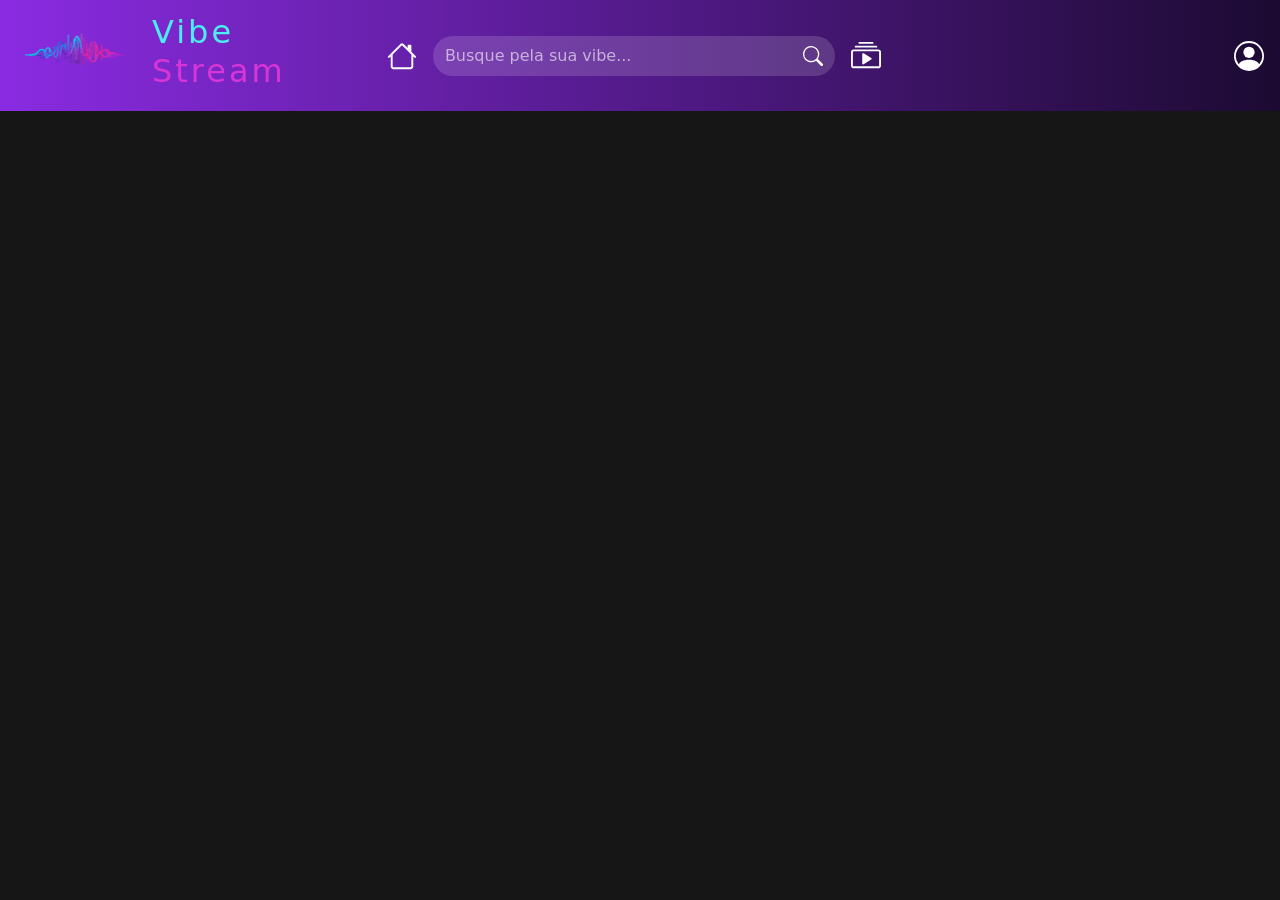
==== html/home-page.html @ a67fb1b0 "feat: animação de hover nos botões do header" ====
<!DOCTYPE html>
<html lang="pt-BR">

<head>
    <meta charset="UTF-8">
    <meta name="viewport" content="width=device-width, initial-scale=1.0">
    <title>VibeStream</title>
    <meta name="description" content="Uma experiência musical imersiva com estilo, tecnologia e a sua vibe.">
    <link rel="icon" href="../icons/icon-site.ico" type="image/x-icon">
    <link href="https://cdn.jsdelivr.net/npm/bootstrap@5.3.8/dist/css/bootstrap.min.css" rel="stylesheet"
        integrity="sha384-sRIl4kxILFvY47J16cr9ZwB07vP4J8+LH7qKQnuqkuIAvNWLzeN8tE5YBujZqJLB" crossorigin="anonymous">
    <link rel="stylesheet" href="../css/home-page.css">
</head>

<body>
    <header class="w-100 d-flex align-items-center">

        <div class="texto-logo d-flex align-items-center gap-3">
            <img src="../imagens/VibeStream-logofinal.png" alt="Logo do app" width="120" height="95">
            <h2>Vibe<br><span>Stream</span></h2>
        </div>

        <nav class="navegacao-header d-flex align-items-center gap-3 flex-grow-1 justify-content-center d-inline-block">
            <a href="../html/home-page.html" aria-label="Home">
                <svg xmlns="http://www.w3.org/2000/svg" width="30" height="30" fill="currentColor" class="home"
                    viewBox="0 0 16 16">
                    <path
                        d="M8.707 1.5a1 1 0 0 0-1.414 0L.646 8.146a.5.5 0 0 0 .708.708L2 8.207V13.5A1.5 1.5 0 0 0 3.5 15h9a1.5 1.5 0 0 0 1.5-1.5V8.207l.646.647a.5.5 0 0 0 .708-.708L13 5.793V2.5a.5.5 0 0 0-.5-.5h-1a.5.5 0 0 0-.5.5v1.293zM13 7.207V13.5a.5.5 0 0 1-.5.5h-9a.5.5 0 0 1-.5-.5V7.207l5-5z" />
                </svg>
            </a>

            <form class="barra-busca d-flex align-items-center">
                <input type="text" placeholder="Busque pela sua vibe...">
                <button class="botao-busca d-flex align-items-center" type="submit" aria-label="Buscar">
                    <svg xmlns="http://www.w3.org/2000/svg" width="20" height="20" fill="currentColor"
                        class="lupa align-items-center" viewBox="0 0 16 16">
                        <path
                            d="M11.742 10.344a6.5 6.5 0 1 0-1.397 1.398h-.001q.044.06.098.115l3.85 3.85a1 1 0 0 0 1.415-1.414l-3.85-3.85a1 1 0 0 0-.115-.1zM12 6.5a5.5 5.5 0 1 1-11 0 5.5 5.5 0 0 1 11 0" />
                    </svg>
                </button>
            </form>


            <a href="#" aria-label="explorar">
                <svg xmlns="http://www.w3.org/2000/svg" width="30" height="30" fill="currentColor" class="Explorar"
                    viewBox="0 0 16 16">
                    <path
                        d="M2 3a.5.5 0 0 0 .5.5h11a.5.5 0 0 0 0-1h-11A.5.5 0 0 0 2 3m2-2a.5.5 0 0 0 .5.5h7a.5.5 0 0 0 0-1h-7A.5.5 0 0 0 4 1m2.765 5.576A.5.5 0 0 0 6 7v5a.5.5 0 0 0 .765.424l4-2.5a.5.5 0 0 0 0-.848z" />
                    <path
                        d="M1.5 14.5A1.5 1.5 0 0 1 0 13V6a1.5 1.5 0 0 1 1.5-1.5h13A1.5 1.5 0 0 1 16 6v7a1.5 1.5 0 0 1-1.5 1.5zm13-1a.5.5 0 0 0 .5-.5V6a.5.5 0 0 0-.5-.5h-13A.5.5 0 0 0 1 6v7a.5.5 0 0 0 .5.5z" />
                </svg>
            </a>
        </nav>

        <a href="../html/login.html" class="login" aria-label="Login">
            <svg xmlns="http://www.w3.org/2000/svg" width="30" height="30" fill="currentColor" class="login-circle"
                viewBox="0 0 16 16">
                <path d="M11 6a3 3 0 1 1-6 0 3 3 0 0 1 6 0" />
                <path fill-rule="evenodd"
                    d="M0 8a8 8 0 1 1 16 0A8 8 0 0 1 0 8m8-7a7 7 0 0 0-5.468 11.37C3.242 11.226 4.805 10 8 10s4.757 1.225 5.468 2.37A7 7 0 0 0 8 1" />
            </svg>
        </a>
    </header>



    <script src="https://cdn.jsdelivr.net/npm/bootstrap@5.3.8/dist/js/bootstrap.bundle.min.js"
        integrity="sha384-FKyoEForCGlyvwx9Hj09JcYn3nv7wiPVlz7YYwJrWVcXK/BmnVDxM+D2scQbITxI"
        crossorigin="anonymous"></script>

    <script src="home-page.js"></script>
</body>

</html>
---- css/home-page.css ----
* {
    padding: 0;
    border: 0;
    margin: 0;
    box-sizing: border-box;
}

body {
    background-color: rgb(23, 22, 22);
}

header {
    background: linear-gradient(to left, #1C0A32, #8A2BE2);
    z-index: 1000;
    padding: 8px 16px;
}

.texto-logo h2 {
    letter-spacing: 3px;
    color: rgb(75, 238, 247);

}

.texto-logo span {
    color: rgb(214, 54, 214);
}


.navegacao-header a {
    color: white;
    transition: transform 0.2s ease;
}

.navegacao-header a:hover {
    transform: scale(1.2);
}

.navegacao-header {
    padding-right: 28vh;
}

.login {
    margin-left: auto;
    color: white;
    transition: transform 0.2s ease;
}

.login:hover {
    transform: scale(1.2);
}

.barra-busca {
    background-color: rgba(255, 255, 255, 0.15);
    border-radius: 20px;
    padding: 8px 12px;
    gap: 8px;
}

.barra-busca input {
    background: transparent;
    border: none;
    outline: none;
    color: white;
    width: 350px;
    transition: width 0.4s ease;
}

.barra-busca input::placeholder {
    color: rgba(255, 255, 255, 0.6);
}

.barra-busca button {
    background: transparent;
    border: none;
    color: white;
    cursor: pointer;
    padding: 0;
}

.barra-busca input:focus {
    width: 440px;
}
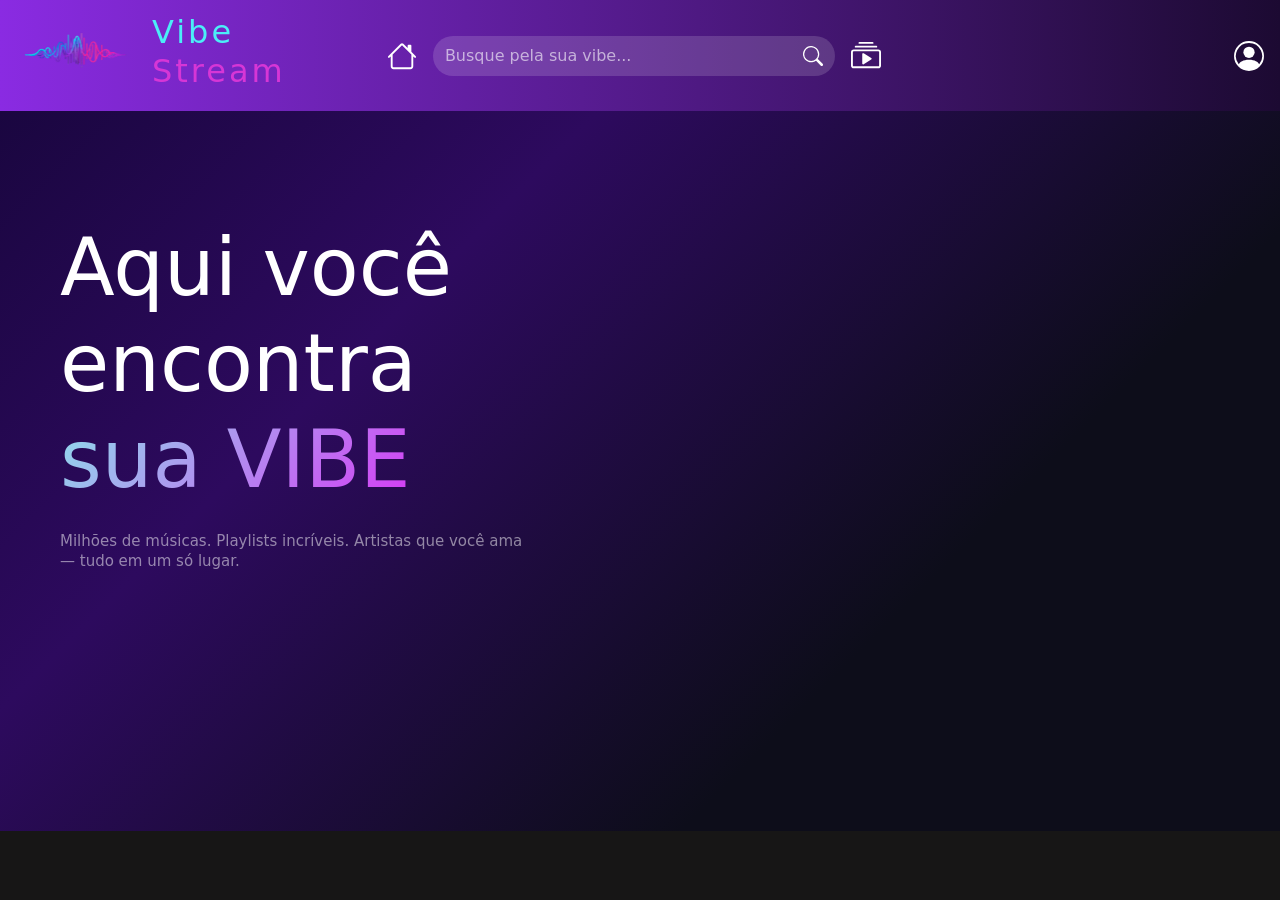
==== commit 3ddb7e0a: "feat: adicionar main com banner e textos" ====
--- a/html/home-page.html
+++ b/html/home-page.html
@@ -62,6 +62,21 @@
         </a>
     </header>
 
+    <main>
+        <section class="banner position-relative d-flex">
+            <div
+                class="fundo-banner position-absolute d-flex align-items-center justify-content-between flex-wrap gap-3">
+                <div class="banner-esquerda d-flex flex-column gap-3">
+                    <div class="texto-banner">
+                        <h2 class="d-inline-block">Aqui você<br>encontra<br><span>sua VIBE</span></h2>
+                    </div>
+                    <div class="subtexto-banner">
+                        <p>Milhões de músicas. Playlists incríveis. Artistas que você ama <br>— tudo em um só lugar.</p>
+                    </div>
+
+        </section>
+    </main>
+
 
 
     <script src="https://cdn.jsdelivr.net/npm/bootstrap@5.3.8/dist/js/bootstrap.bundle.min.js"
--- a/css/home-page.css
+++ b/css/home-page.css
@@ -79,4 +79,43 @@
 
 .barra-busca input:focus {
     width: 440px;
+}
+
+.banner {
+    min-height: 80vh;
+}
+
+.fundo-banner {
+    inset: 0;
+    background: linear-gradient(135deg, #1a0640 0%, #2d0a5e 30%, #0d0d1a 70%);
+    padding: 20px 60px;
+}
+
+.banner-esquerda {
+    display: flex;
+    flex: 1;
+    min-width: 280px;
+}
+
+.banner-direita {
+    flex-shrink: 0;
+}
+
+.texto-banner h2 {
+    font-size: 80px;
+    color: white;
+    margin-top: -15vh;
+}
+
+.texto-banner span {
+    background: linear-gradient(135deg, #8edfeb, #d639f5);
+    -webkit-background-clip: text;
+    -webkit-text-fill-color: transparent;
+}
+
+.subtexto-banner {
+    color: rgba(255, 255, 255, 0.509);
+    line-height: 1.3;
+    font-size: 15px;
+    max-width: 480px;
 }
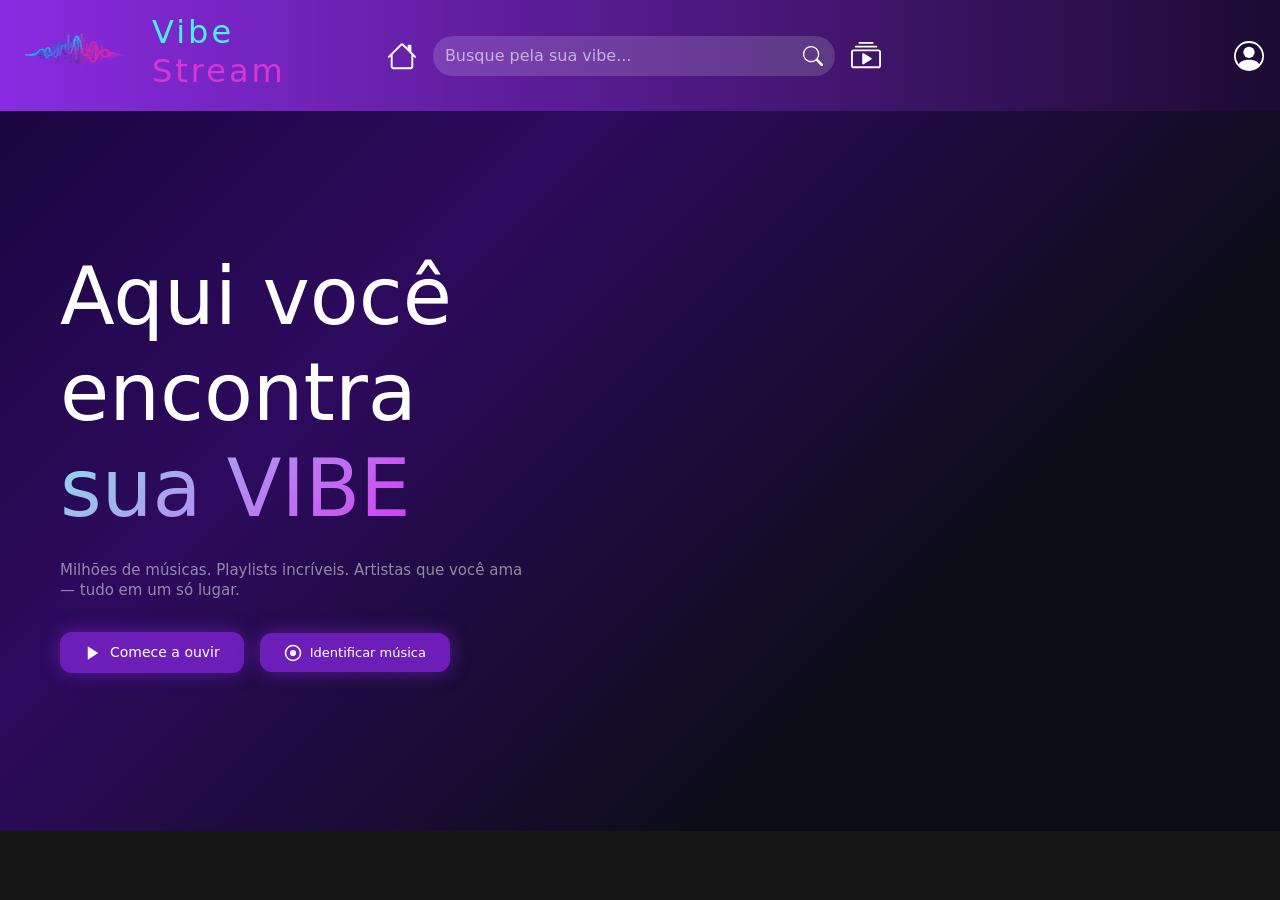
==== commit e17f73af: "feat: adicionar botões interativos ao banner" ====
--- a/html/home-page.html
+++ b/html/home-page.html
@@ -73,6 +73,23 @@
                     <div class="subtexto-banner">
                         <p>Milhões de músicas. Playlists incríveis. Artistas que você ama <br>— tudo em um só lugar.</p>
                     </div>
+                    <div class="botao-banner d-flex align-items-center flex-wrap gap-3">
+                        <button type="button" id="botao-play" class="d-flex align-items-center gap-2">
+                            <svg class="icone-play" width="18" height="18" viewBox="0 0 24 24" fill="white">
+                                <polygon points="5,3 19,12 5,21" />
+                            </svg>
+                            Comece a ouvir
+                        </button>
+                        <button class="ouvindo-agora d-flex align-items-center gap-2" id="botao-identificar"
+                            type="button">
+                            <svg class="icone-circulo" width="18" height="18" viewBox="0 0 24 24" fill="white">
+                                <circle cx="12" cy="12" r="10" stroke="white" stroke-width="2" fill="none" />
+                                <circle cx="12" cy="12" r="4" fill="white" />
+                            </svg>
+                            Identificar música
+                        </button>
+                    </div>
+                </div>
 
         </section>
     </main>
--- a/css/home-page.css
+++ b/css/home-page.css
@@ -92,7 +92,6 @@
 }
 
 .banner-esquerda {
-    display: flex;
     flex: 1;
     min-width: 280px;
 }
@@ -104,7 +103,7 @@
 .texto-banner h2 {
     font-size: 80px;
     color: white;
-    margin-top: -15vh;
+    margin-top: -20px;
 }
 
 .texto-banner span {
@@ -118,4 +117,30 @@
     line-height: 1.3;
     font-size: 15px;
     max-width: 480px;
+}
+
+#botao-play,
+.ouvindo-agora {
+    background-color: #6d1eb8;
+    color: white;
+    padding: 10px 24px;
+    border-radius: 12px;
+    cursor: pointer;
+    transition: all 0.3s ease;
+    box-shadow: 0px 0px 18px rgba(138, 43, 226, 0.5);
+    border: none;
+}
+
+#botao-play {
+    font-size: 14px;
+}
+
+.ouvindo-agora {
+    font-size: 13px;
+}
+
+#botao-play:hover,
+#botao-identificar:hover {
+    transform: scale(1.01);
+    box-shadow: 8px 8px 25px rgba(138, 43, 226, 0.6);
 }
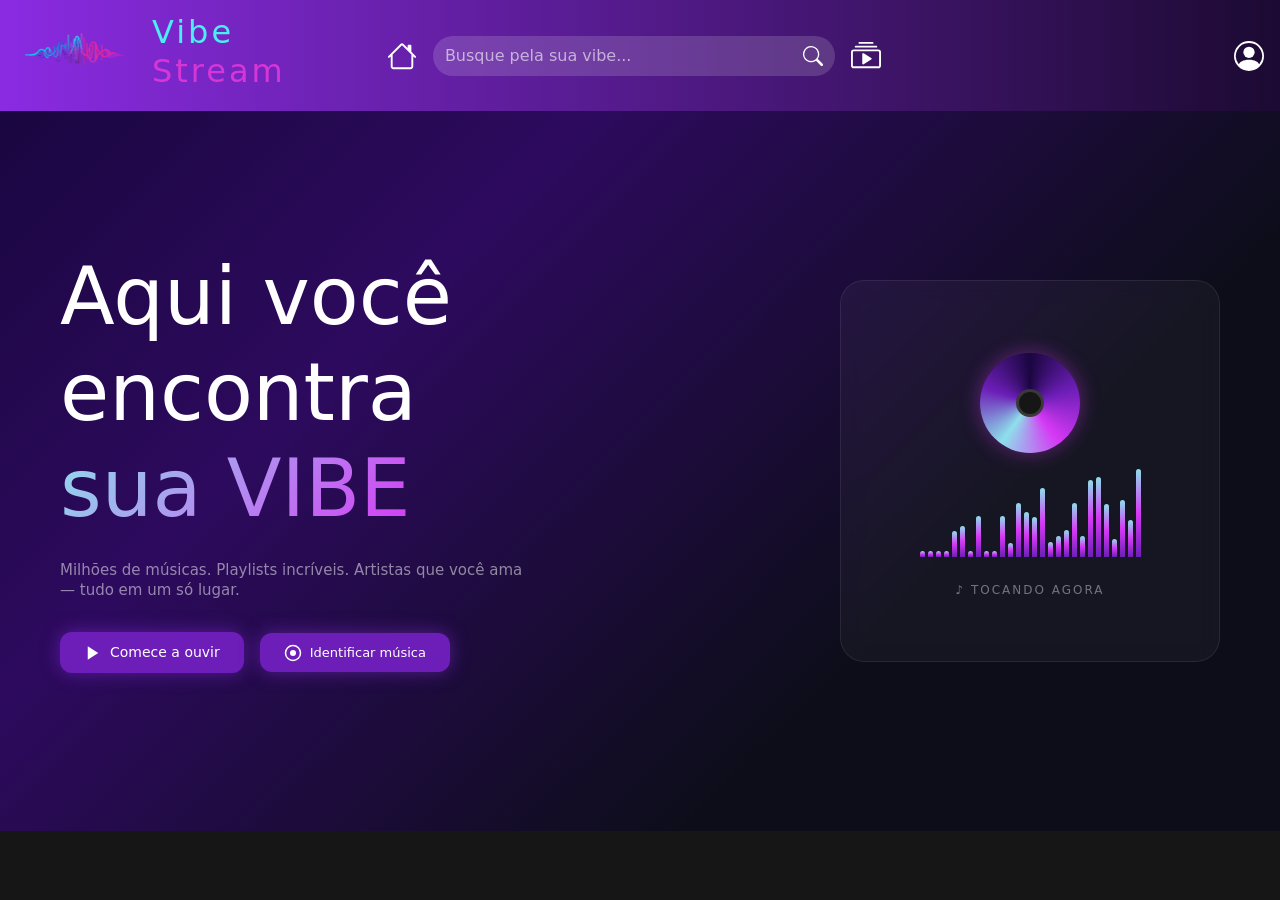
==== commit c1314932: "feat: adicionar visualizador de música no banner - Criado disco giratório com ondas pulsantes - Impl" ====
--- a/html/home-page.html
+++ b/html/home-page.html
@@ -90,7 +90,7 @@
                         </button>
                     </div>
                 </div>
-
+                <div class="banner-direita"></div>
         </section>
     </main>
 
@@ -100,7 +100,7 @@
         integrity="sha384-FKyoEForCGlyvwx9Hj09JcYn3nv7wiPVlz7YYwJrWVcXK/BmnVDxM+D2scQbITxI"
         crossorigin="anonymous"></script>
 
-    <script src="home-page.js"></script>
+    <script src="../js/home-page.js"></script>
 </body>
 
 </html>
--- a/css/home-page.css
+++ b/css/home-page.css
@@ -1,3 +1,121 @@
+/* =========================================
+VISUALIZADOR — CONTAINER GERAL
+========================================= */
+.visualizador-container {
+    display: flex;
+    flex-direction: column;
+    align-items: center;
+    gap: 24px;
+    padding: 62px;
+    background: rgba(255, 255, 255, 0.04);
+    border: 1px solid rgba(255, 255, 255, 0.08);
+    border-radius: 24px;
+    backdrop-filter: blur(10px);
+    width: 380px;
+}
+
+/* =========================================
+DISCO GIRATÓRIO
+========================================= */
+.disco-wrapper {
+    position: relative;
+    display: flex;
+    align-items: center;
+    justify-content: center;
+    width: 120px;
+    height: 120px;
+}
+
+.disco {
+    width: 100px;
+    height: 100px;
+    border-radius: 50%;
+    background: conic-gradient(#1a0640, #6d1eb8, #d639f5, #8edfeb, #6d1eb8, #1a0640);
+    animation: girar 4s linear infinite;
+    display: flex;
+    align-items: center;
+    justify-content: center;
+    z-index: 2;
+    position: relative;
+    box-shadow: 0 0 20px rgba(214, 57, 245, 0.4);
+}
+
+.disco-centro {
+    width: 28px;
+    height: 28px;
+    border-radius: 50%;
+    background: rgb(23, 22, 22);
+    border: 3px solid rgba(255, 255, 255, 0.15);
+}
+
+@keyframes girar {
+    from {
+        transform: rotate(0deg);
+    }
+
+    to {
+        transform: rotate(360deg);
+    }
+}
+
+/* =========================================
+ONDAS PULSANTES AO REDOR DO DISCO
+========================================= */
+.onda-disco {
+    position: absolute;
+    border-radius: 50%;
+    border: 1.5px solid rgba(214, 57, 245, 0.4);
+    animation: pulsar 2s ease-out infinite;
+    top: 50%;
+    left: 50%;
+    transform: translate(-50%, -50%);
+}
+
+@keyframes pulsar {
+    0% {
+        width: 100px;
+        height: 100px;
+        opacity: 0.7;
+    }
+
+    100% {
+        width: 160px;
+        height: 160px;
+        opacity: 0;
+    }
+}
+
+/* =========================================
+BARRAS DO VISUALIZADOR
+========================================= */
+.barras-container {
+    display: flex;
+    align-items: flex-end;
+    gap: 3px;
+    height: 70px;
+}
+
+.barra-viz {
+    width: 5px;
+    border-radius: 3px 3px 0 0;
+    background: linear-gradient(to top, #6d1eb8, #d639f5, #8edfeb);
+    transition: height 0.05s ease;
+    min-height: 6px;
+}
+
+/* =========================================
+LABEL
+========================================= */
+.vizualizador-label {
+    color: rgba(255, 255, 255, 0.4);
+    font-size: 12px;
+    letter-spacing: 2px;
+    text-transform: uppercase;
+    margin: 0;
+}
+
+
+
 * {
     padding: 0;
     border: 0;
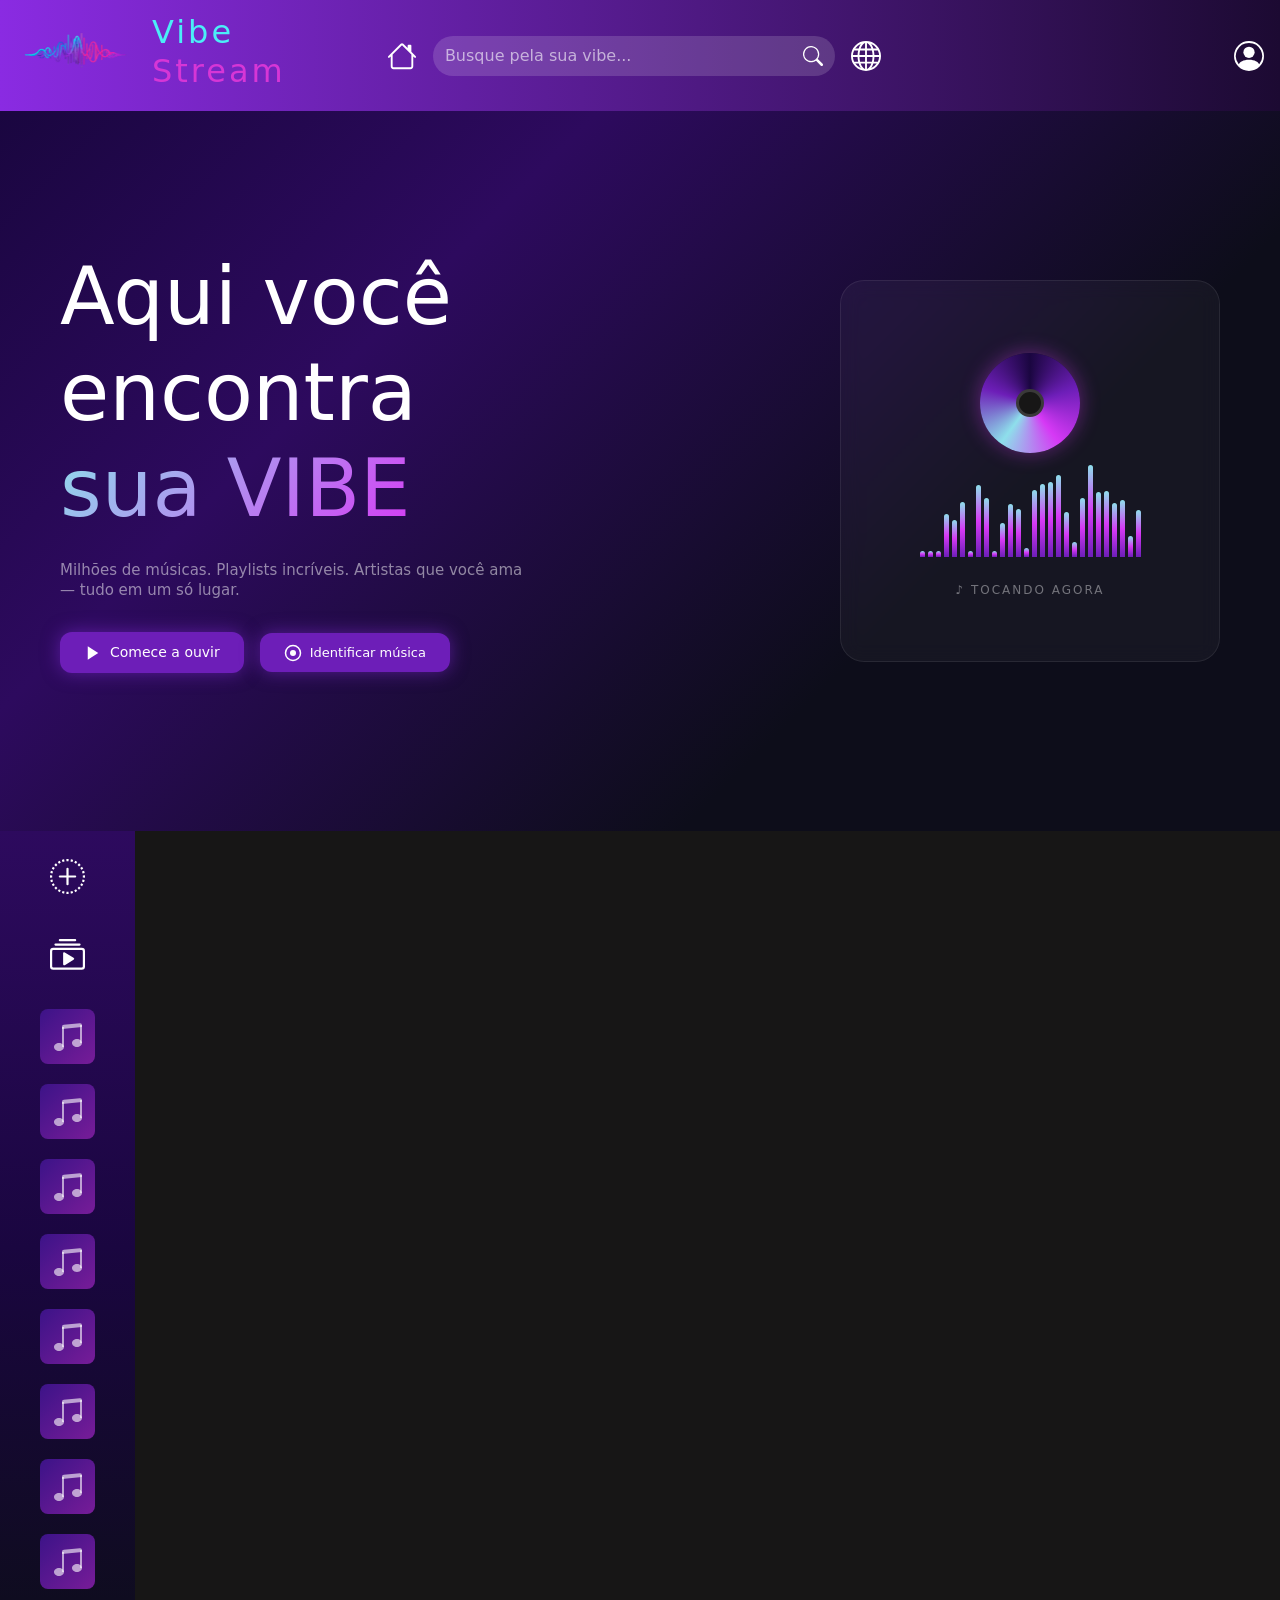
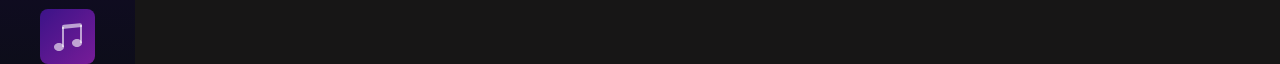
==== commit 876c5c53: "feat: criação da barra lateral com playlists e botões - Adicionado componente <aside> com layout ver" ====
--- a/html/home-page.html
+++ b/html/home-page.html
@@ -42,12 +42,9 @@
 
 
             <a href="#" aria-label="explorar">
-                <svg xmlns="http://www.w3.org/2000/svg" width="30" height="30" fill="currentColor" class="Explorar"
-                    viewBox="0 0 16 16">
-                    <path
-                        d="M2 3a.5.5 0 0 0 .5.5h11a.5.5 0 0 0 0-1h-11A.5.5 0 0 0 2 3m2-2a.5.5 0 0 0 .5.5h7a.5.5 0 0 0 0-1h-7A.5.5 0 0 0 4 1m2.765 5.576A.5.5 0 0 0 6 7v5a.5.5 0 0 0 .765.424l4-2.5a.5.5 0 0 0 0-.848z" />
-                    <path
-                        d="M1.5 14.5A1.5 1.5 0 0 1 0 13V6a1.5 1.5 0 0 1 1.5-1.5h13A1.5 1.5 0 0 1 16 6v7a1.5 1.5 0 0 1-1.5 1.5zm13-1a.5.5 0 0 0 .5-.5V6a.5.5 0 0 0-.5-.5h-13A.5.5 0 0 0 1 6v7a.5.5 0 0 0 .5.5z" />
+                <svg xmlns="http://www.w3.org/2000/svg" width="30" height="30" fill="currentColor" viewBox="0 0 16 16">
+                    <path
+                        d="M0 8a8 8 0 1 1 16 0A8 8 0 0 1 0 8m7.5-6.923c-.67.204-1.335.82-1.887 1.855A8 8 0 0 0 5.145 4H7.5zM4.09 4a9.3 9.3 0 0 1 .64-1.539 7 7 0 0 1 .597-.933A7.03 7.03 0 0 0 2.255 4zm-.582 3.5c.03-.877.138-1.718.312-2.5H1.674a7 7 0 0 0-.656 2.5zM4.847 5a12.5 12.5 0 0 0-.338 2.5H7.5V5zM8.5 5v2.5h2.99a12.5 12.5 0 0 0-.337-2.5zM4.51 8.5a12.5 12.5 0 0 0 .337 2.5H7.5V8.5zm3.99 0V11h2.653c.187-.765.306-1.608.338-2.5zM5.145 12q.208.58.468 1.068c.552 1.035 1.218 1.65 1.887 1.855V12zm.182 2.472a7 7 0 0 1-.597-.933A9.3 9.3 0 0 1 4.09 12H2.255a7 7 0 0 0 3.072 2.472M3.82 11a13.7 13.7 0 0 1-.312-2.5h-2.49c.062.89.291 1.733.656 2.5zm6.853 3.472A7 7 0 0 0 13.745 12H11.91a9.3 9.3 0 0 1-.64 1.539 7 7 0 0 1-.597.933M8.5 12v2.923c.67-.204 1.335-.82 1.887-1.855q.26-.487.468-1.068zm3.68-1h2.146c.365-.767.594-1.61.656-2.5h-2.49a13.7 13.7 0 0 1-.312 2.5m2.802-3.5a7 7 0 0 0-.656-2.5H12.18c.174.782.282 1.623.312 2.5zM11.27 2.461c.247.464.462.98.64 1.539h1.835a7 7 0 0 0-3.072-2.472c.218.284.418.598.597.933M10.855 4a8 8 0 0 0-.468-1.068C9.835 1.897 9.17 1.282 8.5 1.077V4z" />
                 </svg>
             </a>
         </nav>
@@ -92,6 +89,145 @@
                 </div>
                 <div class="banner-direita"></div>
         </section>
+        <aside class="barra-lateral start-0 align-items-center d-flex flex-column gap-2 h-100">
+
+            <button class="botao-lateral" aria-label="Adicionar playlist">
+                <svg xmlns="http://www.w3.org/2000/svg" width="35" height="35" fill="currentColor" viewBox="0 0 16 16">
+                    <path
+                        d="M8 0q-.264 0-.523.017l.064.998a7 7 0 0 1 .918 0l.064-.998A8 8 0 0 0 8 0M6.44.152q-.52.104-1.012.27l.321.948q.43-.147.884-.237L6.44.153zm4.132.271a8 8 0 0 0-1.011-.27l-.194.98q.453.09.884.237zm1.873.925a8 8 0 0 0-.906-.524l-.443.896q.413.205.793.459zM4.46.824q-.471.233-.905.524l.556.83a7 7 0 0 1 .793-.458zM2.725 1.985q-.394.346-.74.74l.752.66q.303-.345.648-.648zm11.29.74a8 8 0 0 0-.74-.74l-.66.752q.346.303.648.648zm1.161 1.735a8 8 0 0 0-.524-.905l-.83.556q.254.38.458.793l.896-.443zM1.348 3.555q-.292.433-.524.906l.896.443q.205-.413.459-.793zM.423 5.428a8 8 0 0 0-.27 1.011l.98.194q.09-.453.237-.884zM15.848 6.44a8 8 0 0 0-.27-1.012l-.948.321q.147.43.237.884zM.017 7.477a8 8 0 0 0 0 1.046l.998-.064a7 7 0 0 1 0-.918zM16 8a8 8 0 0 0-.017-.523l-.998.064a7 7 0 0 1 0 .918l.998.064A8 8 0 0 0 16 8M.152 9.56q.104.52.27 1.012l.948-.321a7 7 0 0 1-.237-.884l-.98.194zm15.425 1.012q.168-.493.27-1.011l-.98-.194q-.09.453-.237.884zM.824 11.54a8 8 0 0 0 .524.905l.83-.556a7 7 0 0 1-.458-.793zm13.828.905q.292-.434.524-.906l-.896-.443q-.205.413-.459.793zm-12.667.83q.346.394.74.74l.66-.752a7 7 0 0 1-.648-.648zm11.29.74q.394-.346.74-.74l-.752-.66q-.302.346-.648.648zm-1.735 1.161q.471-.233.905-.524l-.556-.83a7 7 0 0 1-.793.458zm-7.985-.524q.434.292.906.524l.443-.896a7 7 0 0 1-.793-.459zm1.873.925q.493.168 1.011.27l.194-.98a7 7 0 0 1-.884-.237zm4.132.271a8 8 0 0 0 1.012-.27l-.321-.948a7 7 0 0 1-.884.237l.194.98zm-2.083.135a8 8 0 0 0 1.046 0l-.064-.998a7 7 0 0 1-.918 0zM8.5 4.5a.5.5 0 0 0-1 0v3h-3a.5.5 0 0 0 0 1h3v3a.5.5 0 0 0 1 0v-3h3a.5.5 0 0 0 0-1h-3z" />
+                </svg>
+            </button>
+
+            <button class="botao-lateral" aria-label="Explorar">
+                <svg xmlns="http://www.w3.org/2000/svg" width="35" height="35" fill="currentColor" viewBox="0 0 16 16">
+                    <path
+                        d="M2 3a.5.5 0 0 0 .5.5h11a.5.5 0 0 0 0-1h-11A.5.5 0 0 0 2 3m2-2a.5.5 0 0 0 .5.5h7a.5.5 0 0 0 0-1h-7A.5.5 0 0 0 4 1m2.765 5.576A.5.5 0 0 0 6 7v5a.5.5 0 0 0 .765.424l4-2.5a.5.5 0 0 0 0-.848z" />
+                    <path
+                        d="M1.5 14.5A1.5 1.5 0 0 1 0 13V6a1.5 1.5 0 0 1 1.5-1.5h13A1.5 1.5 0 0 1 16 6v7a1.5 1.5 0 0 1-1.5 1.5zm13-1a.5.5 0 0 0 .5-.5V6a.5.5 0 0 0-.5-.5h-13A.5.5 0 0 0 1 6v7a.5.5 0 0 0 .5.5z" />
+                </svg>
+            </button>
+            <ul class="lista-playlists d-flex flex-column">
+
+                <li>
+                    <a href="playlist.html?id=1"
+                        class="card-musica-capa d-flex align-items-center justify-content-center">
+                        <svg xmlns="http://www.w3.org/2000/svg" width="32" height="32" fill="rgba(255,255,255,0.6)"
+                            viewBox="0 0 16 16">
+                            <path
+                                d="M6 13c0 1.105-1.12 2-2.5 2S1 14.105 1 13s1.12-2 2.5-2 2.5.896 2.5 2m9-2c0 1.105-1.12 2-2.5 2s-2.5-.895-2.5-2 1.12-2 2.5-2 2.5.895 2.5 2" />
+                            <path fill-rule="evenodd" d="M14 11V2h1v9zM6 3v10H5V3z" />
+                            <path d="M5 2.905a1 1 0 0 1 .9-.995l8-.8a1 1 0 0 1 1.1.995V3L5 4z" />
+                        </svg>
+                    </a>
+                </li>
+
+                <li>
+                    <a href="playlist.html?id=2"
+                        class="card-musica-capa d-flex align-items-center justify-content-center">
+                        <svg xmlns="http://www.w3.org/2000/svg" width="32" height="32" fill="rgba(255,255,255,0.6)"
+                            viewBox="0 0 16 16">
+                            <path
+                                d="M6 13c0 1.105-1.12 2-2.5 2S1 14.105 1 13s1.12-2 2.5-2 2.5.896 2.5 2m9-2c0 1.105-1.12 2-2.5 2s-2.5-.895-2.5-2 1.12-2 2.5-2 2.5.895 2.5 2" />
+                            <path fill-rule="evenodd" d="M14 11V2h1v9zM6 3v10H5V3z" />
+                            <path d="M5 2.905a1 1 0 0 1 .9-.995l8-.8a1 1 0 0 1 1.1.995V3L5 4z" />
+                        </svg>
+                    </a>
+                </li>
+
+                <li>
+                    <a href="playlist.html?id=3"
+                        class="card-musica-capa d-flex align-items-center justify-content-center">
+                        <svg xmlns="http://www.w3.org/2000/svg" width="32" height="32" fill="rgba(255,255,255,0.6)"
+                            viewBox="0 0 16 16">
+                            <path
+                                d="M6 13c0 1.105-1.12 2-2.5 2S1 14.105 1 13s1.12-2 2.5-2 2.5.896 2.5 2m9-2c0 1.105-1.12 2-2.5 2s-2.5-.895-2.5-2 1.12-2 2.5-2 2.5.895 2.5 2" />
+                            <path fill-rule="evenodd" d="M14 11V2h1v9zM6 3v10H5V3z" />
+                            <path d="M5 2.905a1 1 0 0 1 .9-.995l8-.8a1 1 0 0 1 1.1.995V3L5 4z" />
+                        </svg>
+                    </a>
+                </li>
+
+                <li>
+                    <a href="playlist.html?id=4"
+                        class="card-musica-capa d-flex align-items-center justify-content-center">
+                        <svg xmlns="http://www.w3.org/2000/svg" width="32" height="32" fill="rgba(255,255,255,0.6)"
+                            viewBox="0 0 16 16">
+                            <path
+                                d="M6 13c0 1.105-1.12 2-2.5 2S1 14.105 1 13s1.12-2 2.5-2 2.5.896 2.5 2m9-2c0 1.105-1.12 2-2.5 2s-2.5-.895-2.5-2 1.12-2 2.5-2 2.5.895 2.5 2" />
+                            <path fill-rule="evenodd" d="M14 11V2h1v9zM6 3v10H5V3z" />
+                            <path d="M5 2.905a1 1 0 0 1 .9-.995l8-.8a1 1 0 0 1 1.1.995V3L5 4z" />
+                        </svg>
+                    </a>
+                </li>
+
+                <li>
+                    <a href="playlist.html?id=5"
+                        class="card-musica-capa d-flex align-items-center justify-content-center">
+                        <svg xmlns="http://www.w3.org/2000/svg" width="32" height="32" fill="rgba(255,255,255,0.6)"
+                            viewBox="0 0 16 16">
+                            <path
+                                d="M6 13c0 1.105-1.12 2-2.5 2S1 14.105 1 13s1.12-2 2.5-2 2.5.896 2.5 2m9-2c0 1.105-1.12 2-2.5 2s-2.5-.895-2.5-2 1.12-2 2.5-2 2.5.895 2.5 2" />
+                            <path fill-rule="evenodd" d="M14 11V2h1v9zM6 3v10H5V3z" />
+                            <path d="M5 2.905a1 1 0 0 1 .9-.995l8-.8a1 1 0 0 1 1.1.995V3L5 4z" />
+                        </svg>
+                    </a>
+                </li>
+
+                <li>
+                    <a href="playlist.html?id=6"
+                        class="card-musica-capa d-flex align-items-center justify-content-center">
+                        <svg xmlns="http://www.w3.org/2000/svg" width="32" height="32" fill="rgba(255,255,255,0.6)"
+                            viewBox="0 0 16 16">
+                            <path
+                                d="M6 13c0 1.105-1.12 2-2.5 2S1 14.105 1 13s1.12-2 2.5-2 2.5.896 2.5 2m9-2c0 1.105-1.12 2-2.5 2s-2.5-.895-2.5-2 1.12-2 2.5-2 2.5.895 2.5 2" />
+                            <path fill-rule="evenodd" d="M14 11V2h1v9zM6 3v10H5V3z" />
+                            <path d="M5 2.905a1 1 0 0 1 .9-.995l8-.8a1 1 0 0 1 1.1.995V3L5 4z" />
+                        </svg>
+                    </a>
+                </li>
+
+                <li>
+                    <a href="playlist.html?id=7"
+                        class="card-musica-capa d-flex align-items-center justify-content-center">
+                        <svg xmlns=" http://www.w3.org/2000/svg" width="32" height="32" fill="rgba(255,255,255,0.6)"
+                            viewBox="0 0 16 16">
+                            <path
+                                d="M6 13c0 1.105-1.12 2-2.5 2S1 14.105 1 13s1.12-2 2.5-2 2.5.896 2.5 2m9-2c0 1.105-1.12 2-2.5 2s-2.5-.895-2.5-2 1.12-2 2.5-2 2.5.895 2.5 2" />
+                            <path fill-rule="evenodd" d="M14 11V2h1v9zM6 3v10H5V3z" />
+                            <path d="M5 2.905a1 1 0 0 1 .9-.995l8-.8a1 1 0 0 1 1.1.995V3L5 4z" />
+                        </svg>
+                    </a>
+                </li>
+
+                <li>
+                    <a href="playlist.html?id=8"
+                        class="card-musica-capa d-flex align-items-center justify-content-center">
+                        <svg xmlns="http://www.w3.org/2000/svg" width="32" height="32" fill="rgba(255,255,255,0.6)"
+                            viewBox="0 0 16 16">
+                            <path
+                                d="M6 13c0 1.105-1.12 2-2.5 2S1 14.105 1 13s1.12-2 2.5-2 2.5.896 2.5 2m9-2c0 1.105-1.12 2-2.5 2s-2.5-.895-2.5-2 1.12-2 2.5-2 2.5.895 2.5 2" />
+                            <path fill-rule="evenodd" d="M14 11V2h1v9zM6 3v10H5V3z" />
+                            <path d="M5 2.905a1 1 0 0 1 .9-.995l8-.8a1 1 0 0 1 1.1.995V3L5 4z" />
+                        </svg>
+                    </a>
+                </li>
+
+                <li>
+                    <a href="playlist.html?id=9"
+                        class="card-musica-capa d-flex align-items-center justify-content-center">
+                        <svg xmlns="http://www.w3.org/2000/svg" width="32" height="32" fill="rgba(255,255,255,0.6)"
+                            viewBox="0 0 16 16">
+                            <path
+                                d="M6 13c0 1.105-1.12 2-2.5 2S1 14.105 1 13s1.12-2 2.5-2 2.5.896 2.5 2m9-2c0 1.105-1.12 2-2.5 2s-2.5-.895-2.5-2 1.12-2 2.5-2 2.5.895 2.5 2" />
+                            <path fill-rule="evenodd" d="M14 11V2h1v9zM6 3v10H5V3z" />
+                            <path d="M5 2.905a1 1 0 0 1 .9-.995l8-.8a1 1 0 0 1 1.1.995V3L5 4z" />
+                        </svg>
+                    </a>
+                </li>
+
+            </ul>
+            </div>
+        </aside>
     </main>
 
 
--- a/css/home-page.css
+++ b/css/home-page.css
@@ -115,12 +115,17 @@
 }
 
 
-
 * {
     padding: 0;
     border: 0;
     margin: 0;
     box-sizing: border-box;
+}
+
+.lista-playlists {
+    list-style: none;
+    padding: 0;
+    margin: 0;
 }
 
 body {
@@ -261,4 +266,44 @@
 #botao-identificar:hover {
     transform: scale(1.01);
     box-shadow: 8px 8px 25px rgba(138, 43, 226, 0.6);
+}
+
+.barra-lateral {
+    background: linear-gradient(to bottom, #2d0a5e 0%, #1a0640 50%, #0d0d1a 100%);
+    width: 15vh;
+    color: white;
+}
+
+
+.botao-lateral {
+    background: transparent;
+    border: none;
+    color: white;
+    cursor: pointer;
+    padding: 8px;
+    border-radius: 10px;
+    margin-top: 20px;
+    transition: background 0.2s, transform 0.2s;
+}
+
+.botao-lateral:hover {
+    background: rgba(255, 255, 255, 0.08);
+    transform: scale(1.1);
+}
+
+.card-musica {
+    padding: 8px 10px;
+    border-radius: 10px;
+    cursor: pointer;
+    width: 100%;
+}
+
+
+.card-musica-capa {
+    width: 55px;
+    height: 55px;
+    border-radius: 8px;
+    background: linear-gradient(135deg, #3c1388, #771c98);
+    flex-shrink: 0;
+    margin-top: 20px;
 }
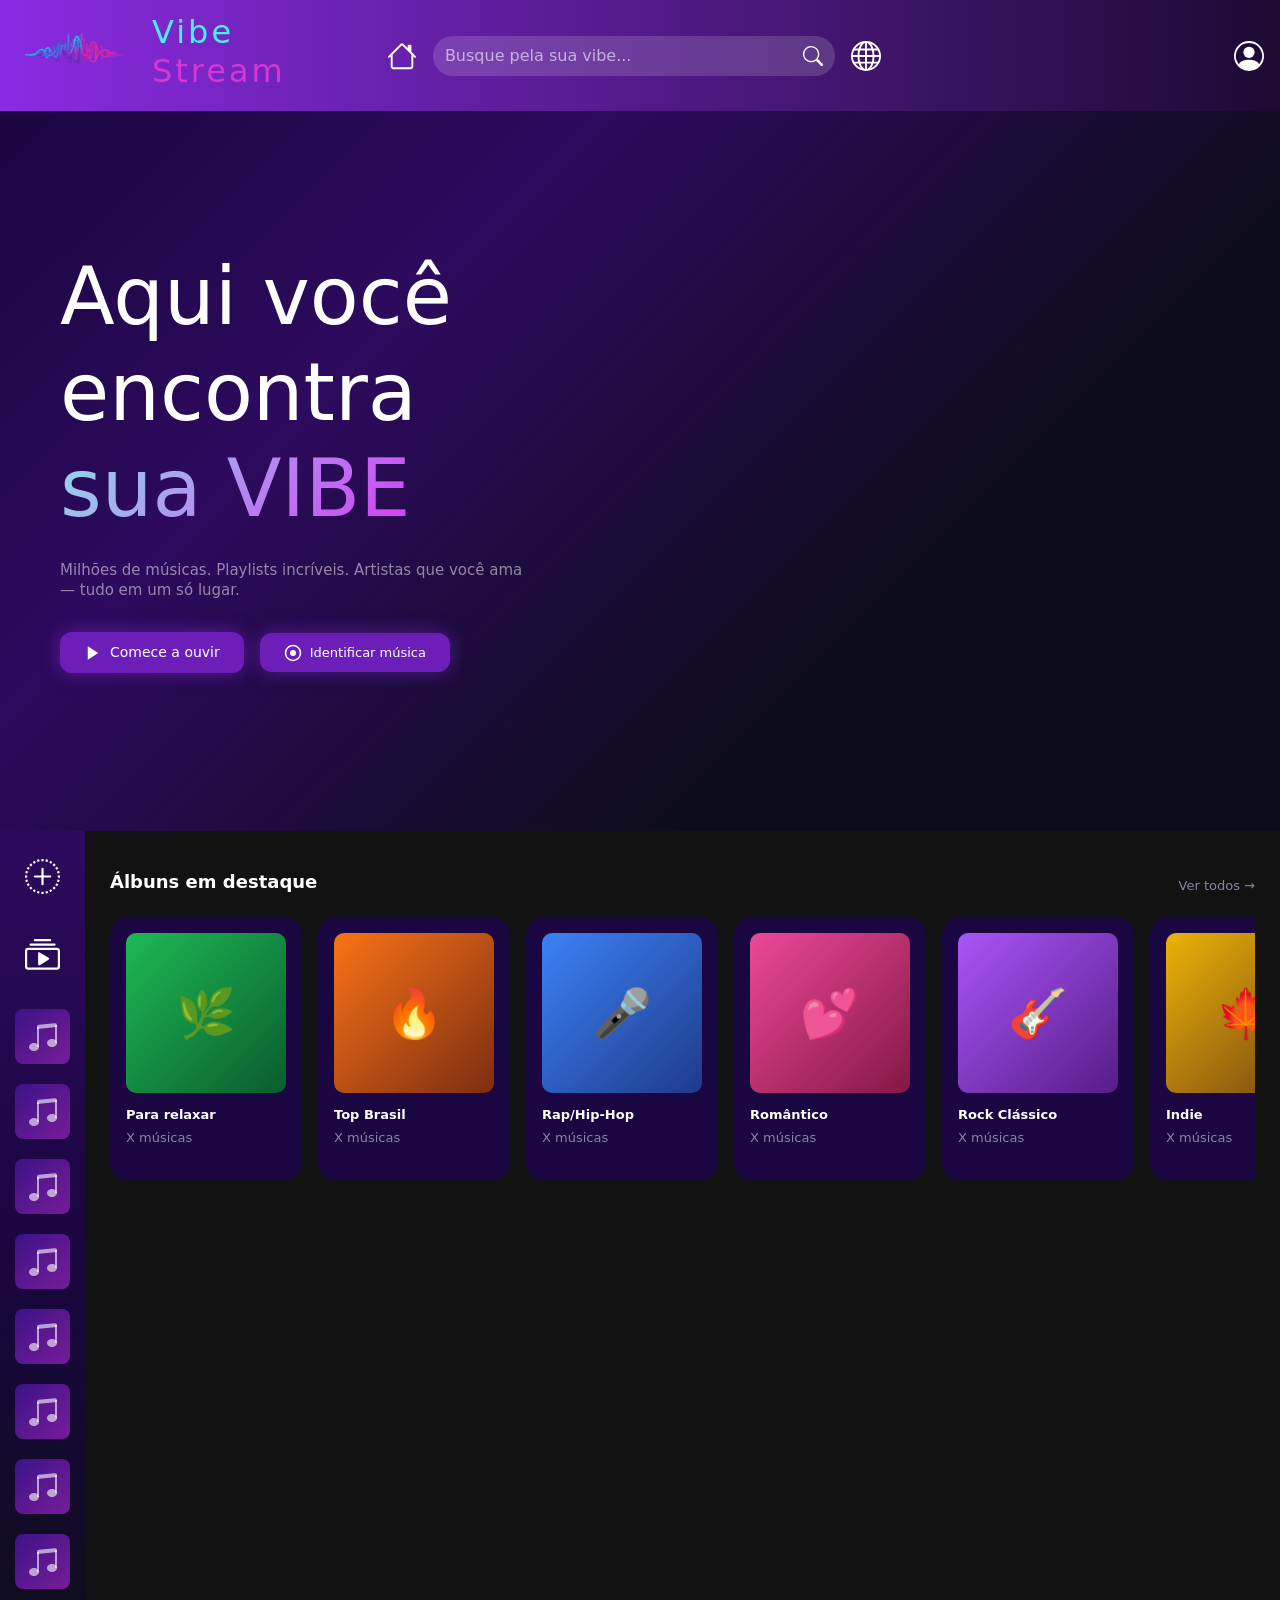
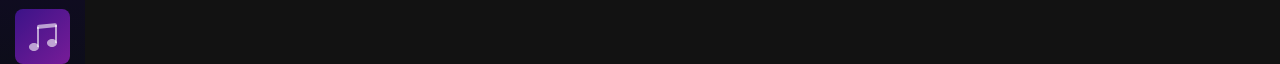
==== commit 8e7bda18: "feat: adicionar cards de playlist com rolagem infinita - Criados cards de playlist com capa, nome e " ====
--- a/html/home-page.html
+++ b/html/home-page.html
@@ -89,145 +89,222 @@
                 </div>
                 <div class="banner-direita"></div>
         </section>
-        <aside class="barra-lateral start-0 align-items-center d-flex flex-column gap-2 h-100">
-
-            <button class="botao-lateral" aria-label="Adicionar playlist">
-                <svg xmlns="http://www.w3.org/2000/svg" width="35" height="35" fill="currentColor" viewBox="0 0 16 16">
-                    <path
-                        d="M8 0q-.264 0-.523.017l.064.998a7 7 0 0 1 .918 0l.064-.998A8 8 0 0 0 8 0M6.44.152q-.52.104-1.012.27l.321.948q.43-.147.884-.237L6.44.153zm4.132.271a8 8 0 0 0-1.011-.27l-.194.98q.453.09.884.237zm1.873.925a8 8 0 0 0-.906-.524l-.443.896q.413.205.793.459zM4.46.824q-.471.233-.905.524l.556.83a7 7 0 0 1 .793-.458zM2.725 1.985q-.394.346-.74.74l.752.66q.303-.345.648-.648zm11.29.74a8 8 0 0 0-.74-.74l-.66.752q.346.303.648.648zm1.161 1.735a8 8 0 0 0-.524-.905l-.83.556q.254.38.458.793l.896-.443zM1.348 3.555q-.292.433-.524.906l.896.443q.205-.413.459-.793zM.423 5.428a8 8 0 0 0-.27 1.011l.98.194q.09-.453.237-.884zM15.848 6.44a8 8 0 0 0-.27-1.012l-.948.321q.147.43.237.884zM.017 7.477a8 8 0 0 0 0 1.046l.998-.064a7 7 0 0 1 0-.918zM16 8a8 8 0 0 0-.017-.523l-.998.064a7 7 0 0 1 0 .918l.998.064A8 8 0 0 0 16 8M.152 9.56q.104.52.27 1.012l.948-.321a7 7 0 0 1-.237-.884l-.98.194zm15.425 1.012q.168-.493.27-1.011l-.98-.194q-.09.453-.237.884zM.824 11.54a8 8 0 0 0 .524.905l.83-.556a7 7 0 0 1-.458-.793zm13.828.905q.292-.434.524-.906l-.896-.443q-.205.413-.459.793zm-12.667.83q.346.394.74.74l.66-.752a7 7 0 0 1-.648-.648zm11.29.74q.394-.346.74-.74l-.752-.66q-.302.346-.648.648zm-1.735 1.161q.471-.233.905-.524l-.556-.83a7 7 0 0 1-.793.458zm-7.985-.524q.434.292.906.524l.443-.896a7 7 0 0 1-.793-.459zm1.873.925q.493.168 1.011.27l.194-.98a7 7 0 0 1-.884-.237zm4.132.271a8 8 0 0 0 1.012-.27l-.321-.948a7 7 0 0 1-.884.237l.194.98zm-2.083.135a8 8 0 0 0 1.046 0l-.064-.998a7 7 0 0 1-.918 0zM8.5 4.5a.5.5 0 0 0-1 0v3h-3a.5.5 0 0 0 0 1h3v3a.5.5 0 0 0 1 0v-3h3a.5.5 0 0 0 0-1h-3z" />
-                </svg>
-            </button>
-
-            <button class="botao-lateral" aria-label="Explorar">
-                <svg xmlns="http://www.w3.org/2000/svg" width="35" height="35" fill="currentColor" viewBox="0 0 16 16">
-                    <path
-                        d="M2 3a.5.5 0 0 0 .5.5h11a.5.5 0 0 0 0-1h-11A.5.5 0 0 0 2 3m2-2a.5.5 0 0 0 .5.5h7a.5.5 0 0 0 0-1h-7A.5.5 0 0 0 4 1m2.765 5.576A.5.5 0 0 0 6 7v5a.5.5 0 0 0 .765.424l4-2.5a.5.5 0 0 0 0-.848z" />
-                    <path
-                        d="M1.5 14.5A1.5 1.5 0 0 1 0 13V6a1.5 1.5 0 0 1 1.5-1.5h13A1.5 1.5 0 0 1 16 6v7a1.5 1.5 0 0 1-1.5 1.5zm13-1a.5.5 0 0 0 .5-.5V6a.5.5 0 0 0-.5-.5h-13A.5.5 0 0 0 1 6v7a.5.5 0 0 0 .5.5z" />
-                </svg>
-            </button>
-            <ul class="lista-playlists d-flex flex-column">
-
-                <li>
-                    <a href="playlist.html?id=1"
-                        class="card-musica-capa d-flex align-items-center justify-content-center">
-                        <svg xmlns="http://www.w3.org/2000/svg" width="32" height="32" fill="rgba(255,255,255,0.6)"
-                            viewBox="0 0 16 16">
-                            <path
-                                d="M6 13c0 1.105-1.12 2-2.5 2S1 14.105 1 13s1.12-2 2.5-2 2.5.896 2.5 2m9-2c0 1.105-1.12 2-2.5 2s-2.5-.895-2.5-2 1.12-2 2.5-2 2.5.895 2.5 2" />
-                            <path fill-rule="evenodd" d="M14 11V2h1v9zM6 3v10H5V3z" />
-                            <path d="M5 2.905a1 1 0 0 1 .9-.995l8-.8a1 1 0 0 1 1.1.995V3L5 4z" />
-                        </svg>
-                    </a>
-                </li>
-
-                <li>
-                    <a href="playlist.html?id=2"
-                        class="card-musica-capa d-flex align-items-center justify-content-center">
-                        <svg xmlns="http://www.w3.org/2000/svg" width="32" height="32" fill="rgba(255,255,255,0.6)"
-                            viewBox="0 0 16 16">
-                            <path
-                                d="M6 13c0 1.105-1.12 2-2.5 2S1 14.105 1 13s1.12-2 2.5-2 2.5.896 2.5 2m9-2c0 1.105-1.12 2-2.5 2s-2.5-.895-2.5-2 1.12-2 2.5-2 2.5.895 2.5 2" />
-                            <path fill-rule="evenodd" d="M14 11V2h1v9zM6 3v10H5V3z" />
-                            <path d="M5 2.905a1 1 0 0 1 .9-.995l8-.8a1 1 0 0 1 1.1.995V3L5 4z" />
-                        </svg>
-                    </a>
-                </li>
-
-                <li>
-                    <a href="playlist.html?id=3"
-                        class="card-musica-capa d-flex align-items-center justify-content-center">
-                        <svg xmlns="http://www.w3.org/2000/svg" width="32" height="32" fill="rgba(255,255,255,0.6)"
-                            viewBox="0 0 16 16">
-                            <path
-                                d="M6 13c0 1.105-1.12 2-2.5 2S1 14.105 1 13s1.12-2 2.5-2 2.5.896 2.5 2m9-2c0 1.105-1.12 2-2.5 2s-2.5-.895-2.5-2 1.12-2 2.5-2 2.5.895 2.5 2" />
-                            <path fill-rule="evenodd" d="M14 11V2h1v9zM6 3v10H5V3z" />
-                            <path d="M5 2.905a1 1 0 0 1 .9-.995l8-.8a1 1 0 0 1 1.1.995V3L5 4z" />
-                        </svg>
-                    </a>
-                </li>
-
-                <li>
-                    <a href="playlist.html?id=4"
-                        class="card-musica-capa d-flex align-items-center justify-content-center">
-                        <svg xmlns="http://www.w3.org/2000/svg" width="32" height="32" fill="rgba(255,255,255,0.6)"
-                            viewBox="0 0 16 16">
-                            <path
-                                d="M6 13c0 1.105-1.12 2-2.5 2S1 14.105 1 13s1.12-2 2.5-2 2.5.896 2.5 2m9-2c0 1.105-1.12 2-2.5 2s-2.5-.895-2.5-2 1.12-2 2.5-2 2.5.895 2.5 2" />
-                            <path fill-rule="evenodd" d="M14 11V2h1v9zM6 3v10H5V3z" />
-                            <path d="M5 2.905a1 1 0 0 1 .9-.995l8-.8a1 1 0 0 1 1.1.995V3L5 4z" />
-                        </svg>
-                    </a>
-                </li>
-
-                <li>
-                    <a href="playlist.html?id=5"
-                        class="card-musica-capa d-flex align-items-center justify-content-center">
-                        <svg xmlns="http://www.w3.org/2000/svg" width="32" height="32" fill="rgba(255,255,255,0.6)"
-                            viewBox="0 0 16 16">
-                            <path
-                                d="M6 13c0 1.105-1.12 2-2.5 2S1 14.105 1 13s1.12-2 2.5-2 2.5.896 2.5 2m9-2c0 1.105-1.12 2-2.5 2s-2.5-.895-2.5-2 1.12-2 2.5-2 2.5.895 2.5 2" />
-                            <path fill-rule="evenodd" d="M14 11V2h1v9zM6 3v10H5V3z" />
-                            <path d="M5 2.905a1 1 0 0 1 .9-.995l8-.8a1 1 0 0 1 1.1.995V3L5 4z" />
-                        </svg>
-                    </a>
-                </li>
-
-                <li>
-                    <a href="playlist.html?id=6"
-                        class="card-musica-capa d-flex align-items-center justify-content-center">
-                        <svg xmlns="http://www.w3.org/2000/svg" width="32" height="32" fill="rgba(255,255,255,0.6)"
-                            viewBox="0 0 16 16">
-                            <path
-                                d="M6 13c0 1.105-1.12 2-2.5 2S1 14.105 1 13s1.12-2 2.5-2 2.5.896 2.5 2m9-2c0 1.105-1.12 2-2.5 2s-2.5-.895-2.5-2 1.12-2 2.5-2 2.5.895 2.5 2" />
-                            <path fill-rule="evenodd" d="M14 11V2h1v9zM6 3v10H5V3z" />
-                            <path d="M5 2.905a1 1 0 0 1 .9-.995l8-.8a1 1 0 0 1 1.1.995V3L5 4z" />
-                        </svg>
-                    </a>
-                </li>
-
-                <li>
-                    <a href="playlist.html?id=7"
-                        class="card-musica-capa d-flex align-items-center justify-content-center">
-                        <svg xmlns=" http://www.w3.org/2000/svg" width="32" height="32" fill="rgba(255,255,255,0.6)"
-                            viewBox="0 0 16 16">
-                            <path
-                                d="M6 13c0 1.105-1.12 2-2.5 2S1 14.105 1 13s1.12-2 2.5-2 2.5.896 2.5 2m9-2c0 1.105-1.12 2-2.5 2s-2.5-.895-2.5-2 1.12-2 2.5-2 2.5.895 2.5 2" />
-                            <path fill-rule="evenodd" d="M14 11V2h1v9zM6 3v10H5V3z" />
-                            <path d="M5 2.905a1 1 0 0 1 .9-.995l8-.8a1 1 0 0 1 1.1.995V3L5 4z" />
-                        </svg>
-                    </a>
-                </li>
-
-                <li>
-                    <a href="playlist.html?id=8"
-                        class="card-musica-capa d-flex align-items-center justify-content-center">
-                        <svg xmlns="http://www.w3.org/2000/svg" width="32" height="32" fill="rgba(255,255,255,0.6)"
-                            viewBox="0 0 16 16">
-                            <path
-                                d="M6 13c0 1.105-1.12 2-2.5 2S1 14.105 1 13s1.12-2 2.5-2 2.5.896 2.5 2m9-2c0 1.105-1.12 2-2.5 2s-2.5-.895-2.5-2 1.12-2 2.5-2 2.5.895 2.5 2" />
-                            <path fill-rule="evenodd" d="M14 11V2h1v9zM6 3v10H5V3z" />
-                            <path d="M5 2.905a1 1 0 0 1 .9-.995l8-.8a1 1 0 0 1 1.1.995V3L5 4z" />
-                        </svg>
-                    </a>
-                </li>
-
-                <li>
-                    <a href="playlist.html?id=9"
-                        class="card-musica-capa d-flex align-items-center justify-content-center">
-                        <svg xmlns="http://www.w3.org/2000/svg" width="32" height="32" fill="rgba(255,255,255,0.6)"
-                            viewBox="0 0 16 16">
-                            <path
-                                d="M6 13c0 1.105-1.12 2-2.5 2S1 14.105 1 13s1.12-2 2.5-2 2.5.896 2.5 2m9-2c0 1.105-1.12 2-2.5 2s-2.5-.895-2.5-2 1.12-2 2.5-2 2.5.895 2.5 2" />
-                            <path fill-rule="evenodd" d="M14 11V2h1v9zM6 3v10H5V3z" />
-                            <path d="M5 2.905a1 1 0 0 1 .9-.995l8-.8a1 1 0 0 1 1.1.995V3L5 4z" />
-                        </svg>
-                    </a>
-                </li>
-
-            </ul>
-            </div>
-        </aside>
+        <div class="d-flex">
+            <aside class="barra-lateral start-0 align-items-center d-flex flex-column gap-2 h-100">
+
+                <button class="botao-lateral" aria-label="Adicionar playlist">
+                    <svg xmlns="http://www.w3.org/2000/svg" width="35" height="35" fill="currentColor"
+                        viewBox="0 0 16 16">
+                        <path
+                            d="M8 0q-.264 0-.523.017l.064.998a7 7 0 0 1 .918 0l.064-.998A8 8 0 0 0 8 0M6.44.152q-.52.104-1.012.27l.321.948q.43-.147.884-.237L6.44.153zm4.132.271a8 8 0 0 0-1.011-.27l-.194.98q.453.09.884.237zm1.873.925a8 8 0 0 0-.906-.524l-.443.896q.413.205.793.459zM4.46.824q-.471.233-.905.524l.556.83a7 7 0 0 1 .793-.458zM2.725 1.985q-.394.346-.74.74l.752.66q.303-.345.648-.648zm11.29.74a8 8 0 0 0-.74-.74l-.66.752q.346.303.648.648zm1.161 1.735a8 8 0 0 0-.524-.905l-.83.556q.254.38.458.793l.896-.443zM1.348 3.555q-.292.433-.524.906l.896.443q.205-.413.459-.793zM.423 5.428a8 8 0 0 0-.27 1.011l.98.194q.09-.453.237-.884zM15.848 6.44a8 8 0 0 0-.27-1.012l-.948.321q.147.43.237.884zM.017 7.477a8 8 0 0 0 0 1.046l.998-.064a7 7 0 0 1 0-.918zM16 8a8 8 0 0 0-.017-.523l-.998.064a7 7 0 0 1 0 .918l.998.064A8 8 0 0 0 16 8M.152 9.56q.104.52.27 1.012l.948-.321a7 7 0 0 1-.237-.884l-.98.194zm15.425 1.012q.168-.493.27-1.011l-.98-.194q-.09.453-.237.884zM.824 11.54a8 8 0 0 0 .524.905l.83-.556a7 7 0 0 1-.458-.793zm13.828.905q.292-.434.524-.906l-.896-.443q-.205.413-.459.793zm-12.667.83q.346.394.74.74l.66-.752a7 7 0 0 1-.648-.648zm11.29.74q.394-.346.74-.74l-.752-.66q-.302.346-.648.648zm-1.735 1.161q.471-.233.905-.524l-.556-.83a7 7 0 0 1-.793.458zm-7.985-.524q.434.292.906.524l.443-.896a7 7 0 0 1-.793-.459zm1.873.925q.493.168 1.011.27l.194-.98a7 7 0 0 1-.884-.237zm4.132.271a8 8 0 0 0 1.012-.27l-.321-.948a7 7 0 0 1-.884.237l.194.98zm-2.083.135a8 8 0 0 0 1.046 0l-.064-.998a7 7 0 0 1-.918 0zM8.5 4.5a.5.5 0 0 0-1 0v3h-3a.5.5 0 0 0 0 1h3v3a.5.5 0 0 0 1 0v-3h3a.5.5 0 0 0 0-1h-3z" />
+                    </svg>
+                </button>
+
+                <button class="botao-lateral" aria-label="Explorar">
+                    <svg xmlns="http://www.w3.org/2000/svg" width="35" height="35" fill="currentColor"
+                        viewBox="0 0 16 16">
+                        <path
+                            d="M2 3a.5.5 0 0 0 .5.5h11a.5.5 0 0 0 0-1h-11A.5.5 0 0 0 2 3m2-2a.5.5 0 0 0 .5.5h7a.5.5 0 0 0 0-1h-7A.5.5 0 0 0 4 1m2.765 5.576A.5.5 0 0 0 6 7v5a.5.5 0 0 0 .765.424l4-2.5a.5.5 0 0 0 0-.848z" />
+                        <path
+                            d="M1.5 14.5A1.5 1.5 0 0 1 0 13V6a1.5 1.5 0 0 1 1.5-1.5h13A1.5 1.5 0 0 1 16 6v7a1.5 1.5 0 0 1-1.5 1.5zm13-1a.5.5 0 0 0 .5-.5V6a.5.5 0 0 0-.5-.5h-13A.5.5 0 0 0 1 6v7a.5.5 0 0 0 .5.5z" />
+                    </svg>
+                </button>
+                <ul class="lista-playlists d-flex flex-column">
+
+                    <li>
+                        <a href="playlist.html?id=1"
+                            class="card-musica-capa d-flex align-items-center justify-content-center">
+                            <svg xmlns="http://www.w3.org/2000/svg" width="32" height="32" fill="rgba(255,255,255,0.6)"
+                                viewBox="0 0 16 16">
+                                <path
+                                    d="M6 13c0 1.105-1.12 2-2.5 2S1 14.105 1 13s1.12-2 2.5-2 2.5.896 2.5 2m9-2c0 1.105-1.12 2-2.5 2s-2.5-.895-2.5-2 1.12-2 2.5-2 2.5.895 2.5 2" />
+                                <path fill-rule="evenodd" d="M14 11V2h1v9zM6 3v10H5V3z" />
+                                <path d="M5 2.905a1 1 0 0 1 .9-.995l8-.8a1 1 0 0 1 1.1.995V3L5 4z" />
+                            </svg>
+                        </a>
+                    </li>
+
+                    <li>
+                        <a href="playlist.html?id=2"
+                            class="card-musica-capa d-flex align-items-center justify-content-center">
+                            <svg xmlns="http://www.w3.org/2000/svg" width="32" height="32" fill="rgba(255,255,255,0.6)"
+                                viewBox="0 0 16 16">
+                                <path
+                                    d="M6 13c0 1.105-1.12 2-2.5 2S1 14.105 1 13s1.12-2 2.5-2 2.5.896 2.5 2m9-2c0 1.105-1.12 2-2.5 2s-2.5-.895-2.5-2 1.12-2 2.5-2 2.5.895 2.5 2" />
+                                <path fill-rule="evenodd" d="M14 11V2h1v9zM6 3v10H5V3z" />
+                                <path d="M5 2.905a1 1 0 0 1 .9-.995l8-.8a1 1 0 0 1 1.1.995V3L5 4z" />
+                            </svg>
+                        </a>
+                    </li>
+
+                    <li>
+                        <a href="playlist.html?id=3"
+                            class="card-musica-capa d-flex align-items-center justify-content-center">
+                            <svg xmlns="http://www.w3.org/2000/svg" width="32" height="32" fill="rgba(255,255,255,0.6)"
+                                viewBox="0 0 16 16">
+                                <path
+                                    d="M6 13c0 1.105-1.12 2-2.5 2S1 14.105 1 13s1.12-2 2.5-2 2.5.896 2.5 2m9-2c0 1.105-1.12 2-2.5 2s-2.5-.895-2.5-2 1.12-2 2.5-2 2.5.895 2.5 2" />
+                                <path fill-rule="evenodd" d="M14 11V2h1v9zM6 3v10H5V3z" />
+                                <path d="M5 2.905a1 1 0 0 1 .9-.995l8-.8a1 1 0 0 1 1.1.995V3L5 4z" />
+                            </svg>
+                        </a>
+                    </li>
+
+                    <li>
+                        <a href="playlist.html?id=4"
+                            class="card-musica-capa d-flex align-items-center justify-content-center">
+                            <svg xmlns="http://www.w3.org/2000/svg" width="32" height="32" fill="rgba(255,255,255,0.6)"
+                                viewBox="0 0 16 16">
+                                <path
+                                    d="M6 13c0 1.105-1.12 2-2.5 2S1 14.105 1 13s1.12-2 2.5-2 2.5.896 2.5 2m9-2c0 1.105-1.12 2-2.5 2s-2.5-.895-2.5-2 1.12-2 2.5-2 2.5.895 2.5 2" />
+                                <path fill-rule="evenodd" d="M14 11V2h1v9zM6 3v10H5V3z" />
+                                <path d="M5 2.905a1 1 0 0 1 .9-.995l8-.8a1 1 0 0 1 1.1.995V3L5 4z" />
+                            </svg>
+                        </a>
+                    </li>
+
+                    <li>
+                        <a href="playlist.html?id=5"
+                            class="card-musica-capa d-flex align-items-center justify-content-center">
+                            <svg xmlns="http://www.w3.org/2000/svg" width="32" height="32" fill="rgba(255,255,255,0.6)"
+                                viewBox="0 0 16 16">
+                                <path
+                                    d="M6 13c0 1.105-1.12 2-2.5 2S1 14.105 1 13s1.12-2 2.5-2 2.5.896 2.5 2m9-2c0 1.105-1.12 2-2.5 2s-2.5-.895-2.5-2 1.12-2 2.5-2 2.5.895 2.5 2" />
+                                <path fill-rule="evenodd" d="M14 11V2h1v9zM6 3v10H5V3z" />
+                                <path d="M5 2.905a1 1 0 0 1 .9-.995l8-.8a1 1 0 0 1 1.1.995V3L5 4z" />
+                            </svg>
+                        </a>
+                    </li>
+
+                    <li>
+                        <a href="playlist.html?id=6"
+                            class="card-musica-capa d-flex align-items-center justify-content-center">
+                            <svg xmlns="http://www.w3.org/2000/svg" width="32" height="32" fill="rgba(255,255,255,0.6)"
+                                viewBox="0 0 16 16">
+                                <path
+                                    d="M6 13c0 1.105-1.12 2-2.5 2S1 14.105 1 13s1.12-2 2.5-2 2.5.896 2.5 2m9-2c0 1.105-1.12 2-2.5 2s-2.5-.895-2.5-2 1.12-2 2.5-2 2.5.895 2.5 2" />
+                                <path fill-rule="evenodd" d="M14 11V2h1v9zM6 3v10H5V3z" />
+                                <path d="M5 2.905a1 1 0 0 1 .9-.995l8-.8a1 1 0 0 1 1.1.995V3L5 4z" />
+                            </svg>
+                        </a>
+                    </li>
+
+                    <li>
+                        <a href="playlist.html?id=7"
+                            class="card-musica-capa d-flex align-items-center justify-content-center">
+                            <svg xmlns=" http://www.w3.org/2000/svg" width="32" height="32" fill="rgba(255,255,255,0.6)"
+                                viewBox="0 0 16 16">
+                                <path
+                                    d="M6 13c0 1.105-1.12 2-2.5 2S1 14.105 1 13s1.12-2 2.5-2 2.5.896 2.5 2m9-2c0 1.105-1.12 2-2.5 2s-2.5-.895-2.5-2 1.12-2 2.5-2 2.5.895 2.5 2" />
+                                <path fill-rule="evenodd" d="M14 11V2h1v9zM6 3v10H5V3z" />
+                                <path d="M5 2.905a1 1 0 0 1 .9-.995l8-.8a1 1 0 0 1 1.1.995V3L5 4z" />
+                            </svg>
+                        </a>
+                    </li>
+
+                    <li>
+                        <a href="playlist.html?id=8"
+                            class="card-musica-capa d-flex align-items-center justify-content-center">
+                            <svg xmlns="http://www.w3.org/2000/svg" width="32" height="32" fill="rgba(255,255,255,0.6)"
+                                viewBox="0 0 16 16">
+                                <path
+                                    d="M6 13c0 1.105-1.12 2-2.5 2S1 14.105 1 13s1.12-2 2.5-2 2.5.896 2.5 2m9-2c0 1.105-1.12 2-2.5 2s-2.5-.895-2.5-2 1.12-2 2.5-2 2.5.895 2.5 2" />
+                                <path fill-rule="evenodd" d="M14 11V2h1v9zM6 3v10H5V3z" />
+                                <path d="M5 2.905a1 1 0 0 1 .9-.995l8-.8a1 1 0 0 1 1.1.995V3L5 4z" />
+                            </svg>
+                        </a>
+                    </li>
+
+                    <li>
+                        <a href="playlist.html?id=9"
+                            class="card-musica-capa d-flex align-items-center justify-content-center">
+                            <svg xmlns="http://www.w3.org/2000/svg" width="32" height="32" fill="rgba(255,255,255,0.6)"
+                                viewBox="0 0 16 16">
+                                <path
+                                    d="M6 13c0 1.105-1.12 2-2.5 2S1 14.105 1 13s1.12-2 2.5-2 2.5.896 2.5 2m9-2c0 1.105-1.12 2-2.5 2s-2.5-.895-2.5-2 1.12-2 2.5-2 2.5.895 2.5 2" />
+                                <path fill-rule="evenodd" d="M14 11V2h1v9zM6 3v10H5V3z" />
+                                <path d="M5 2.905a1 1 0 0 1 .9-.995l8-.8a1 1 0 0 1 1.1.995V3L5 4z" />
+                            </svg>
+                        </a>
+                    </li>
+                </ul>
+            </aside>
+
+            <section class="secao-playlist flex-grow-1">
+                <div class="header-playlist d-flex justify-content-between align-items-center">
+                    <h3 class="secao-titulo">Álbuns em destaque</h3>
+                    <a href="#" class="secao-link">Ver todos →</a>
+                </div>
+                <div class="carrossel d-flex gap-3">
+                    <div class="playlist-card">
+                        <div class="playlist-capa d-flex align-items-center justify-content-center"
+                            style="background:linear-gradient(135deg,#1DB954,#0a5c2e);">🌿</div>
+                        <p class="playlist-nome">Para relaxar</p>
+                        <p class="playlist-qtd">X músicas</p>
+                    </div>
+                    <div class="playlist-card">
+                        <div class="playlist-capa d-flex align-items-center justify-content-center"
+                            style="background:linear-gradient(135deg,#f97316,#7c2d12);">🔥</div>
+                        <p class="playlist-nome">Top Brasil</p>
+                        <p class="playlist-qtd">X músicas</p>
+                    </div>
+                    <div class="playlist-card">
+                        <div class="playlist-capa d-flex align-items-center justify-content-center"
+                            style="background:linear-gradient(135deg,#3b82f6,#1e3a8a);">🎤</div>
+                        <p class="playlist-nome">Rap/Hip-Hop</p>
+                        <p class="playlist-qtd">X músicas</p>
+                    </div>
+                    <div class="playlist-card">
+                        <div class="playlist-capa d-flex align-items-center justify-content-center"
+                            style="background:linear-gradient(135deg,#ec4899,#831843);">💕</div>
+                        <p class="playlist-nome">Romântico</p>
+                        <p class="playlist-qtd">X músicas</p>
+                    </div>
+                    <div class="playlist-card">
+                        <div class="playlist-capa d-flex align-items-center justify-content-center"
+                            style="background:linear-gradient(135deg,#a855f7,#581c87);">🎸</div>
+                        <p class="playlist-nome">Rock Clássico</p>
+                        <p class="playlist-qtd">X músicas</p>
+                    </div>
+                    <div class="playlist-card">
+                        <div class="playlist-capa d-flex align-items-center justify-content-center"
+                            style="background:linear-gradient(135deg,#eab308,#713f12);">🍁</div>
+                        <p class="playlist-nome">Indie</p>
+                        <p class="playlist-qtd">X músicas</p>
+                    </div>
+                    <div class="playlist-card">
+                        <div class="playlist-capa d-flex align-items-center justify-content-center"
+                            style="background:linear-gradient(135deg,#b81212,#af14de);">😈</div>
+                        <p class="playlist-nome">Funk</p>
+                        <p class="playlist-qtd">X músicas</p>
+                    </div>
+                    <div class="playlist-card">
+                        <div class="playlist-capa d-flex align-items-center justify-content-center"
+                            style="background:linear-gradient(135deg,#14b8a6,#134e4a);">☃️</div>
+                        <p class="playlist-nome">Infantil</p>
+                        <p class="playlist-qtd">X músicas</p>
+                    </div>
+                    <div class="playlist-card">
+                        <div class="playlist-capa d-flex align-items-center justify-content-center"
+                            style="background:linear-gradient(135deg,#251e05,#ce7f18);">🤠</div>
+                        <p class="playlist-nome">Sertanejo</p>
+                        <p class="playlist-qtd">X músicas</p>
+                    </div>
+                </div>
+            </section>
+        </div>
+
+
+
+
+
+
+
+
+
+
+
+
     </main>
 
 
--- a/css/home-page.css
+++ b/css/home-page.css
@@ -130,6 +130,7 @@
 
 body {
     background-color: rgb(23, 22, 22);
+    overflow-x: hidden;
 }
 
 header {
@@ -270,8 +271,9 @@
 
 .barra-lateral {
     background: linear-gradient(to bottom, #2d0a5e 0%, #1a0640 50%, #0d0d1a 100%);
-    width: 15vh;
-    color: white;
+    min-width: 85px;
+    color: white;
+    flex-shrink: 0;
 }
 
 
@@ -306,4 +308,110 @@
     background: linear-gradient(135deg, #3c1388, #771c98);
     flex-shrink: 0;
     margin-top: 20px;
+}
+
+
+
+
+
+/* =========================================
+SEÇÃO DE PLAYLISTS
+========================================= */
+.secao-playlist {
+    padding: 40px 0 20px;
+    background-color: #121212;
+    min-width: 0;
+}
+
+
+
+/* =========================================
+SEÇÃO — HEADER
+========================================= */
+.header-playlist {
+    padding: 0 25px;
+    margin-bottom: 16px;
+}
+
+.secao-titulo {
+    color: white;
+    font-size: 18px;
+    font-weight: 900;
+}
+
+.secao-link {
+    color: #8885A0;
+    font-size: 13px;
+    text-decoration: none;
+    font-weight: normal;
+    width: auto;
+    transition: color 0.2s;
+}
+
+.secao-link:hover {
+    color: white;
+}
+
+/* =========================================
+SEÇÃO — CARROSSEL
+========================================= */
+.carrossel {
+    overflow-x: auto;
+    margin: 0 25px;
+    padding-bottom: 14px;
+    scrollbar-width: thin;
+    scrollbar-color: #7B2FBE #1a0640;
+}
+
+
+
+
+.carrossel::-webkit-scrollbar {
+    height: 4px;
+}
+
+.carrossel::-webkit-scrollbar-track {
+    background: #1a0640;
+}
+
+.carrossel::-webkit-scrollbar-thumb {
+    background: #7B2FBE;
+    border-radius: 4px;
+}
+
+/* =========================================
+SEÇÃO — CARDS DE PLAYLIST
+========================================= */
+.playlist-card {
+    background: #1a0640;
+    border-radius: 18px;
+    padding: 16px;
+    min-width: 160px;
+    flex-shrink: 0;
+    cursor: pointer;
+    transition: transform 0.2s;
+}
+
+.playlist-card:hover {
+    transform: translateY(-4px);
+}
+
+.playlist-capa {
+    width: 160px;
+    height: 160px;
+    border-radius: 10px;
+    font-size: 48px;
+    margin-bottom: 12px;
+}
+
+.playlist-nome {
+    color: white;
+    font-size: 13px;
+    font-weight: 600;
+    margin-bottom: 4px;
+}
+
+.playlist-qtd {
+    color: #8885A0;
+    font-size: 13px;
 }
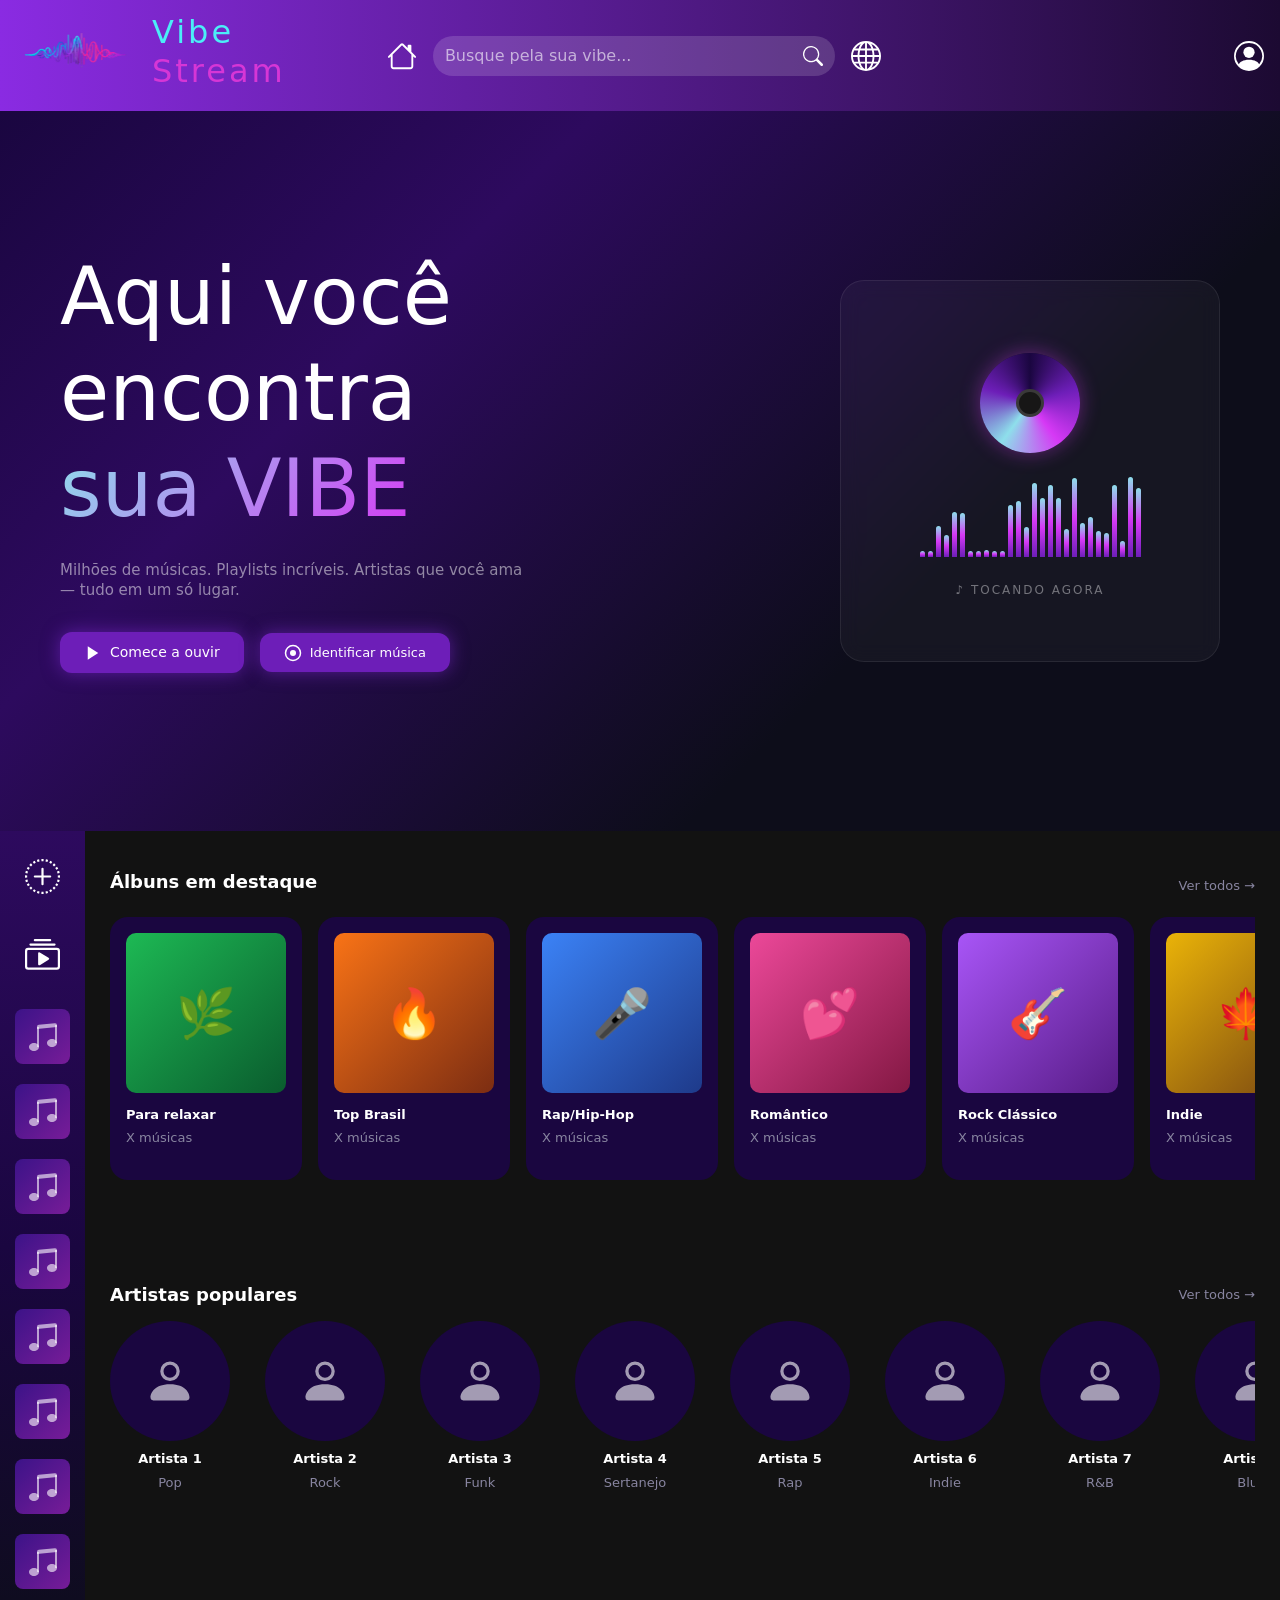
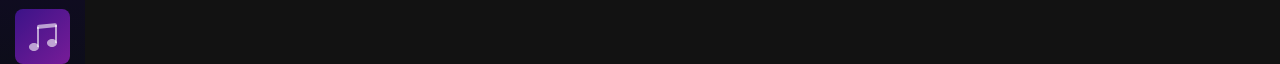
==== commit 90f7bdee: "feat: adicionar seção artistas populares - Criada área com título e link - Incluídos cards de artist" ====
--- a/html/home-page.html
+++ b/html/home-page.html
@@ -291,6 +291,126 @@
                         <p class="playlist-qtd">X músicas</p>
                     </div>
                 </div>
+
+
+                <section class="artistas-populares">
+                    <div class="artistas-header align-items-center d-flex justify-content-between">
+                        <h2>Artistas populares</h2>
+                        <a href="#" class="artistas-link">Ver todos →</a>
+                    </div>
+
+                    <div class="artistas-geral d-flex" id="artistas-geral">
+                        <div class="artista">
+                            <div class="icone">
+                                <svg xmlns="http://www.w3.org/2000/svg" width="52" height="52"
+                                    fill="rgba(255,255,255,0.6)" viewBox="0 0 16 16">
+                                    <path
+                                        d="M8 8a3 3 0 1 0 0-6 3 3 0 0 0 0 6m2-3a2 2 0 1 1-4 0 2 2 0 0 1 4 0m4 8c0 1-1 1-1 1H3s-1 0-1-1 1-4 6-4 6 3 6 4" />
+                                </svg>
+                            </div>
+                            <p class="nome">Artista 1</p>
+                            <p class="genero">Pop</p>
+                        </div>
+
+                        <div class="artista">
+                            <div class="icone">
+                                <svg xmlns="http://www.w3.org/2000/svg" width="52" height="52"
+                                    fill="rgba(255,255,255,0.6)" viewBox="0 0 16 16">
+                                    <path
+                                        d="M8 8a3 3 0 1 0 0-6 3 3 0 0 0 0 6m2-3a2 2 0 1 1-4 0 2 2 0 0 1 4 0m4 8c0 1-1 1-1 1H3s-1 0-1-1 1-4 6-4 6 3 6 4" />
+                                </svg>
+                            </div>
+                            <p class="nome">Artista 2</p>
+                            <p class="genero">Rock</p>
+                        </div>
+
+                        <div class="artista">
+                            <div class="icone">
+                                <svg xmlns="http://www.w3.org/2000/svg" width="52" height="52"
+                                    fill="rgba(255,255,255,0.6)" viewBox="0 0 16 16">
+                                    <path
+                                        d="M8 8a3 3 0 1 0 0-6 3 3 0 0 0 0 6m2-3a2 2 0 1 1-4 0 2 2 0 0 1 4 0m4 8c0 1-1 1-1 1H3s-1 0-1-1 1-4 6-4 6 3 6 4" />
+                                </svg>
+                            </div>
+                            <p class="nome">Artista 3</p>
+                            <p class="genero">Funk</p>
+                        </div>
+
+                        <div class="artista">
+                            <div class="icone">
+                                <svg xmlns="http://www.w3.org/2000/svg" width="52" height="52"
+                                    fill="rgba(255,255,255,0.6)" viewBox="0 0 16 16">
+                                    <path
+                                        d="M8 8a3 3 0 1 0 0-6 3 3 0 0 0 0 6m2-3a2 2 0 1 1-4 0 2 2 0 0 1 4 0m4 8c0 1-1 1-1 1H3s-1 0-1-1 1-4 6-4 6 3 6 4" />
+                                </svg>
+                            </div>
+                            <p class="nome">Artista 4</p>
+                            <p class="genero">Sertanejo</p>
+                        </div>
+
+                        <div class="artista">
+                            <div class="icone">
+                                <svg xmlns="http://www.w3.org/2000/svg" width="52" height="52"
+                                    fill="rgba(255,255,255,0.6)" viewBox="0 0 16 16">
+                                    <path
+                                        d="M8 8a3 3 0 1 0 0-6 3 3 0 0 0 0 6m2-3a2 2 0 1 1-4 0 2 2 0 0 1 4 0m4 8c0 1-1 1-1 1H3s-1 0-1-1 1-4 6-4 6 3 6 4" />
+                                </svg>
+                            </div>
+                            <p class="nome">Artista 5</p>
+                            <p class="genero">Rap</p>
+                        </div>
+
+                        <div class="artista">
+                            <div class="icone">
+                                <svg xmlns="http://www.w3.org/2000/svg" width="52" height="52"
+                                    fill="rgba(255,255,255,0.6)" viewBox="0 0 16 16">
+                                    <path
+                                        d="M8 8a3 3 0 1 0 0-6 3 3 0 0 0 0 6m2-3a2 2 0 1 1-4 0 2 2 0 0 1 4 0m4 8c0 1-1 1-1 1H3s-1 0-1-1 1-4 6-4 6 3 6 4" />
+                                </svg>
+                            </div>
+                            <p class="nome">Artista 6</p>
+                            <p class="genero">Indie</p>
+                        </div>
+
+                        <div class="artista">
+                            <div class="icone">
+                                <svg xmlns="http://www.w3.org/2000/svg" width="52" height="52"
+                                    fill="rgba(255,255,255,0.6)" viewBox="0 0 16 16">
+                                    <path
+                                        d="M8 8a3 3 0 1 0 0-6 3 3 0 0 0 0 6m2-3a2 2 0 1 1-4 0 2 2 0 0 1 4 0m4 8c0 1-1 1-1 1H3s-1 0-1-1 1-4 6-4 6 3 6 4" />
+                                </svg>
+                            </div>
+                            <p class="nome">Artista 7</p>
+                            <p class="genero">R&B</p>
+                        </div>
+
+                        <div class="artista">
+                            <div class="icone">
+                                <svg xmlns="http://www.w3.org/2000/svg" width="52" height="52"
+                                    fill="rgba(255,255,255,0.6)" viewBox="0 0 16 16">
+                                    <path
+                                        d="M8 8a3 3 0 1 0 0-6 3 3 0 0 0 0 6m2-3a2 2 0 1 1-4 0 2 2 0 0 1 4 0m4 8c0 1-1 1-1 1H3s-1 0-1-1 1-4 6-4 6 3 6 4" />
+                                </svg>
+                            </div>
+                            <p class="nome">Artista 8</p>
+                            <p class="genero">Blues</p>
+                        </div>
+
+                        <div class="artista">
+                            <div class="icone">
+                                <svg xmlns="http://www.w3.org/2000/svg" width="52" height="52"
+                                    fill="rgba(255,255,255,0.6)" viewBox="0 0 16 16">
+                                    <path
+                                        d="M8 8a3 3 0 1 0 0-6 3 3 0 0 0 0 6m2-3a2 2 0 1 1-4 0 2 2 0 0 1 4 0m4 8c0 1-1 1-1 1H3s-1 0-1-1 1-4 6-4 6 3 6 4" />
+                                </svg>
+                            </div>
+                            <p class="nome">Artista 9</p>
+                            <p class="genero">Trap</p>
+                        </div>
+
+                        <!-- repita .artista para cada artista -->
+                    </div>
+                </section>
             </section>
         </div>
 
--- a/css/home-page.css
+++ b/css/home-page.css
@@ -363,9 +363,6 @@
     scrollbar-color: #7B2FBE #1a0640;
 }
 
-
-
-
 .carrossel::-webkit-scrollbar {
     height: 4px;
 }
@@ -414,4 +411,283 @@
 .playlist-qtd {
     color: #8885A0;
     font-size: 13px;
+}
+
+/*-----------------------------------------------------*/
+/* =========================================
+   ARTISTAS POPULARES
+========================================= */
+.artistas-populares {
+    background-color: #121212;
+    color: white;
+    padding: 40px 0 20px;
+    margin-top: 50px;
+}
+
+.artistas-header {
+    padding: 0 25px;
+    margin-bottom: 16px;
+}
+
+.artistas-populares h2 {
+    color: white;
+    font-size: 18px;
+    font-weight: 900;
+    margin-bottom: 0;
+}
+
+.artistas-link {
+    color: #8885A0;
+    font-size: 13px;
+    text-decoration: none;
+    font-weight: normal;
+    transition: color 0.2s;
+}
+
+.artistas-link:hover {
+    color: white;
+}
+
+/* =========================================
+   ARTISTAS — CARROSSEL
+========================================= */
+.artistas-geral {
+    gap: 35px;
+    overflow-x: auto;
+    margin: 0 25px;
+    padding-bottom: 14px;
+    scrollbar-width: thin;
+    scrollbar-color: #7B2FBE #1a0640;
+}
+
+.artistas-geral::-webkit-scrollbar {
+    height: 4px;
+}
+
+.artistas-geral::-webkit-scrollbar-track {
+    background: #1a0640;
+}
+
+.artistas-geral::-webkit-scrollbar-thumb {
+    background: #7B2FBE;
+    border-radius: 4px;
+}
+
+/* =========================================
+   ARTISTAS — CARD
+========================================= */
+.artista {
+    text-align: center;
+    flex-shrink: 0;
+    cursor: pointer;
+    transition: transform 0.2s;
+}
+
+.artista:hover {
+    transform: translateY(-4px);
+}
+
+.icone {
+    width: 120px;
+    height: 120px;
+    background: #1a0640;
+    border-radius: 50%;
+    margin: 0 auto 0.5rem;
+    display: flex;
+    align-items: center;
+    justify-content: center;
+}
+
+.nome {
+    font-weight: 600;
+    font-size: 13px;
+    margin-bottom: 4px;
+    color: white;
+}
+
+.genero {
+    font-size: 13px;
+    color: #8885A0;
+    margin: 0;
+}
+
+
+
+
+
+
+
+
+/* =========================================
+RESPONSIVIDADE — TABLETS PEQUENOS (max 768px)
+========================================= */
+@media (max-width: 768px) {
+
+    /* HEADER */
+    header {
+        .navegacao-header {
+            display: none;
+        }
+    }
+
+    .texto-logo img {
+        width: 80px;
+        height: 65px;
+    }
+
+    .navegacao-header {
+        order: 3;
+        width: 100%;
+        justify-content: center;
+        padding: 0;
+    }
+
+    .barra-busca input {
+        width: 160px;
+    }
+
+    .barra-busca input:focus {
+        width: 200px;
+    }
+
+    .login {
+        margin-left: 0;
+    }
+
+    /* BANNER */
+    .fundo-banner {
+        padding: 30px 24px;
+        justify-content: center;
+    }
+
+    .texto-banner h2 {
+        font-size: 48px;
+        margin-top: 0;
+    }
+
+    .banner-direita {
+        display: none;
+    }
+
+    /* BARRA LATERAL */
+    .barra-lateral {
+        min-width: 65px;
+    }
+
+    .botao-lateral svg {
+        width: 26px;
+        height: 26px;
+    }
+
+    .card-musica-capa {
+        width: 44px;
+        height: 44px;
+    }
+
+    /* CARROSSEL */
+    .playlist-card {
+        min-width: 130px;
+    }
+
+    .playlist-capa {
+        width: 130px;
+        height: 130px;
+        font-size: 36px;
+    }
+}
+
+/* =========================================
+RESPONSIVIDADE — CELULARES (max 480px)
+========================================= */
+@media (max-width: 480px) {
+
+    /* HEADER */
+    .texto-logo h2 {
+        font-size: 16px;
+    }
+
+    .barra-busca {
+        display: none !important;
+    }
+
+    /* BANNER */
+    .banner {
+        min-height: 60vh;
+    }
+
+    .fundo-banner {
+        padding: 24px 16px;
+    }
+
+    .texto-banner h2 {
+        font-size: 36px;
+    }
+
+    .subtexto-banner br {
+        display: none;
+    }
+
+    .subtexto-banner p {
+        font-size: 13px;
+    }
+
+    #botao-play,
+    .ouvindo-agora {
+        padding: 8px 16px;
+        font-size: 12px;
+    }
+
+    /* BARRA LATERAL */
+    .barra-lateral {
+        min-width: 55px;
+    }
+
+    .botao-lateral {
+        margin-top: 12px;
+        padding: 6px;
+    }
+
+    .botao-lateral svg {
+        width: 22px;
+        height: 22px;
+    }
+
+    .card-musica-capa {
+        width: 38px;
+        height: 38px;
+        margin-top: 12px;
+    }
+
+    .card-musica-capa svg {
+        width: 22px;
+        height: 22px;
+    }
+
+    /* SEÇÃO PLAYLIST */
+    .secao-titulo {
+        font-size: 15px;
+    }
+
+    .carrossel {
+        margin: 0 12px;
+    }
+
+    .playlist-card {
+        min-width: 110px;
+        padding: 10px;
+    }
+
+    .playlist-capa {
+        width: 110px;
+        height: 110px;
+        font-size: 28px;
+    }
+
+    .playlist-nome {
+        font-size: 11px;
+    }
+
+    .playlist-qtd {
+        font-size: 11px;
+    }
 }
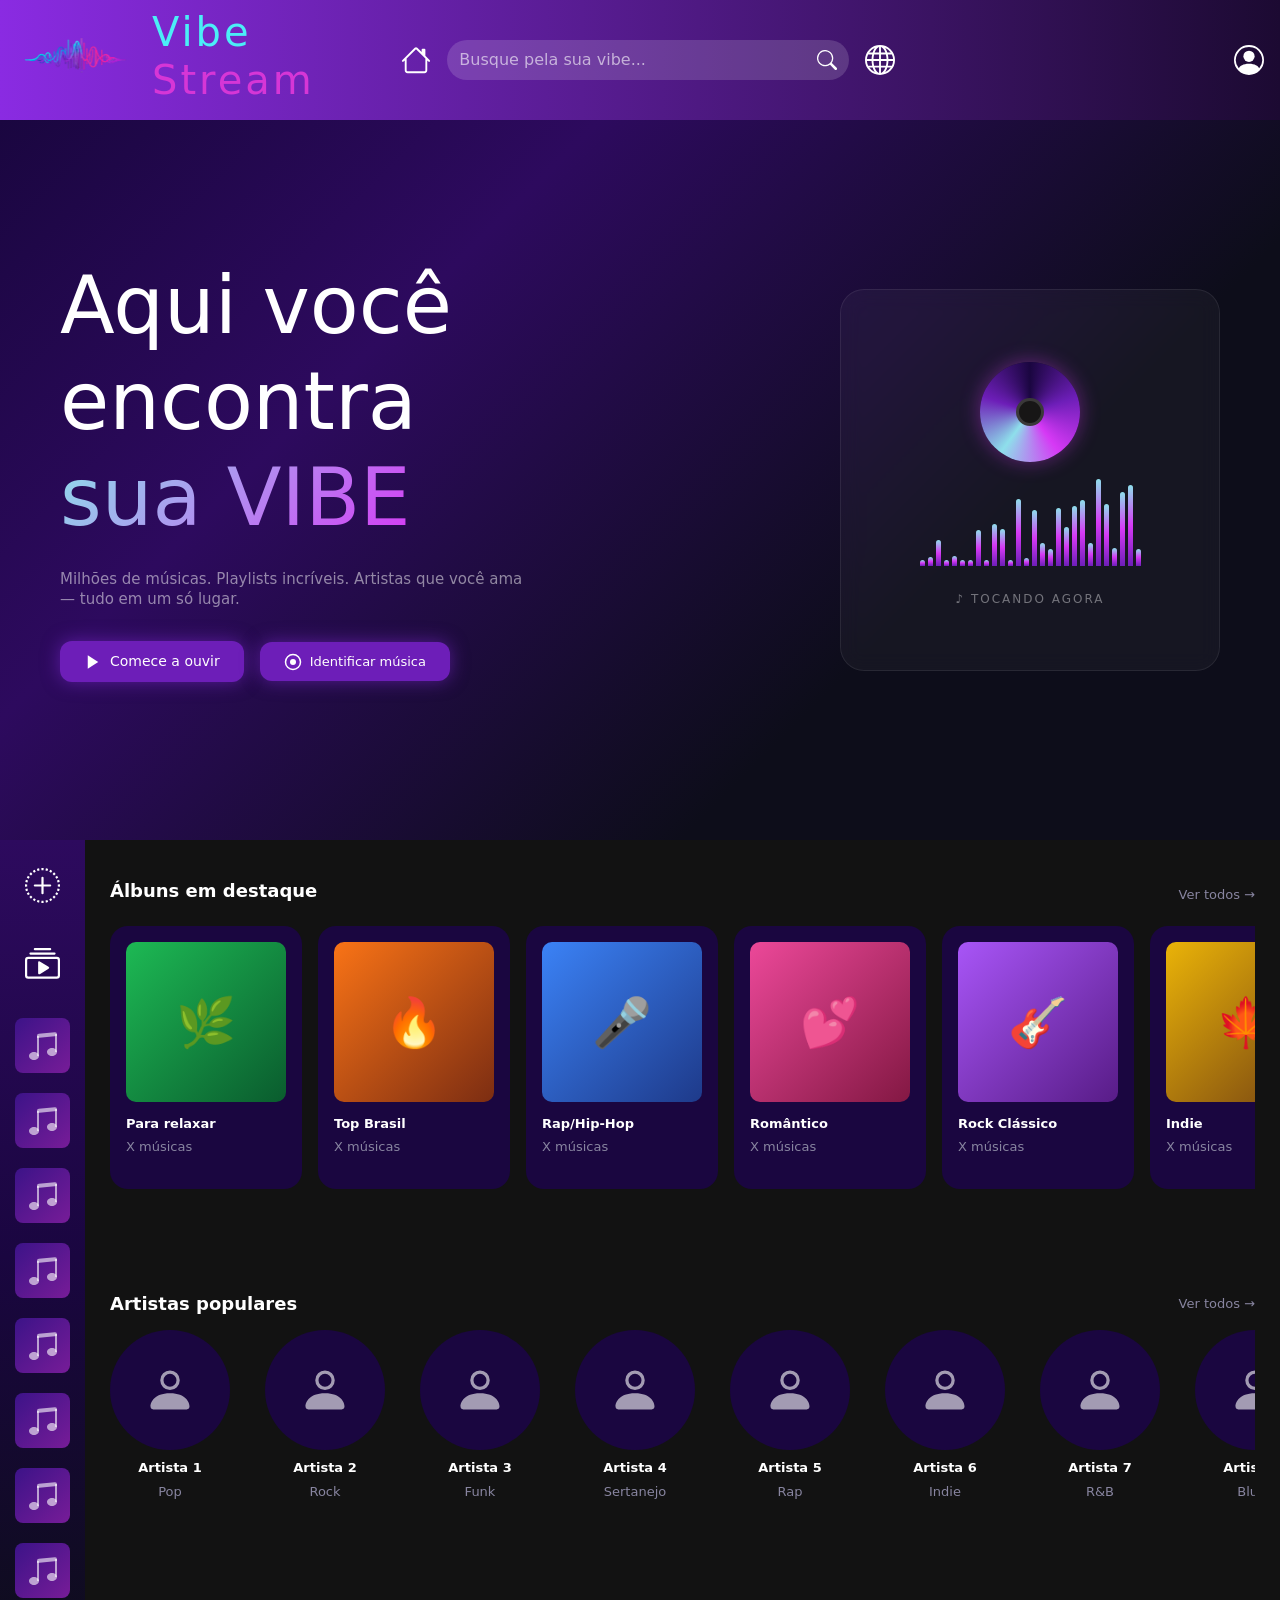
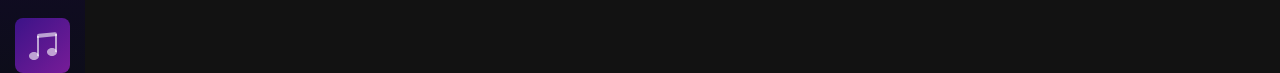
==== commit a74f19c4: "refactor: reorganiza estrutura do HTML e CSS sem alterar funcionalidades - Corrige tags não fechadas" ====
--- a/html/home-page.html
+++ b/html/home-page.html
@@ -17,7 +17,7 @@
 
         <div class="texto-logo d-flex align-items-center gap-3">
             <img src="../imagens/VibeStream-logofinal.png" alt="Logo do app" width="120" height="95">
-            <h2>Vibe<br><span>Stream</span></h2>
+            <h1>Vibe<br><span>Stream</span></h1>
         </div>
 
         <nav class="navegacao-header d-flex align-items-center gap-3 flex-grow-1 justify-content-center d-inline-block">
@@ -40,7 +40,6 @@
                 </button>
             </form>
 
-
             <a href="#" aria-label="explorar">
                 <svg xmlns="http://www.w3.org/2000/svg" width="30" height="30" fill="currentColor" viewBox="0 0 16 16">
                     <path
@@ -88,7 +87,9 @@
                     </div>
                 </div>
                 <div class="banner-direita"></div>
-        </section>
+            </div><!-- /.fundo-banner -->
+        </section><!-- /.banner -->
+
         <div class="d-flex">
             <aside class="barra-lateral start-0 align-items-center d-flex flex-column gap-2 h-100">
 
@@ -109,6 +110,7 @@
                             d="M1.5 14.5A1.5 1.5 0 0 1 0 13V6a1.5 1.5 0 0 1 1.5-1.5h13A1.5 1.5 0 0 1 16 6v7a1.5 1.5 0 0 1-1.5 1.5zm13-1a.5.5 0 0 0 .5-.5V6a.5.5 0 0 0-.5-.5h-13A.5.5 0 0 0 1 6v7a.5.5 0 0 0 .5.5z" />
                     </svg>
                 </button>
+
                 <ul class="lista-playlists d-flex flex-column">
 
                     <li>
@@ -192,7 +194,7 @@
                     <li>
                         <a href="playlist.html?id=7"
                             class="card-musica-capa d-flex align-items-center justify-content-center">
-                            <svg xmlns=" http://www.w3.org/2000/svg" width="32" height="32" fill="rgba(255,255,255,0.6)"
+                            <svg xmlns="http://www.w3.org/2000/svg" width="32" height="32" fill="rgba(255,255,255,0.6)"
                                 viewBox="0 0 16 16">
                                 <path
                                     d="M6 13c0 1.105-1.12 2-2.5 2S1 14.105 1 13s1.12-2 2.5-2 2.5.896 2.5 2m9-2c0 1.105-1.12 2-2.5 2s-2.5-.895-2.5-2 1.12-2 2.5-2 2.5.895 2.5 2" />
@@ -292,7 +294,6 @@
                     </div>
                 </div>
 
-
                 <section class="artistas-populares">
                     <div class="artistas-header align-items-center d-flex justify-content-between">
                         <h2>Artistas populares</h2>
@@ -407,27 +408,11 @@
                             <p class="nome">Artista 9</p>
                             <p class="genero">Trap</p>
                         </div>
-
-                        <!-- repita .artista para cada artista -->
                     </div>
                 </section>
             </section>
         </div>
-
-
-
-
-
-
-
-
-
-
-
-
     </main>
-
-
 
     <script src="https://cdn.jsdelivr.net/npm/bootstrap@5.3.8/dist/js/bootstrap.bundle.min.js"
         integrity="sha384-FKyoEForCGlyvwx9Hj09JcYn3nv7wiPVlz7YYwJrWVcXK/BmnVDxM+D2scQbITxI"
--- a/css/home-page.css
+++ b/css/home-page.css
@@ -1,5 +1,399 @@
 /* =========================================
-VISUALIZADOR — CONTAINER GERAL
+   RESET
+========================================= */
+* {
+    padding: 0;
+    border: 0;
+    margin: 0;
+    box-sizing: border-box;
+}
+
+/* =========================================
+   BASE
+========================================= */
+body {
+    background-color: rgb(23, 22, 22);
+    overflow-x: hidden;
+}
+
+/* =========================================
+   HEADER
+========================================= */
+header {
+    background: linear-gradient(to left, #1C0A32, #8A2BE2);
+    z-index: 1000;
+    padding: 8px 16px;
+}
+
+.texto-logo h1 {
+    letter-spacing: 3px;
+    color: rgb(75, 238, 247);
+}
+
+.texto-logo span {
+    color: rgb(214, 54, 214);
+}
+
+.navegacao-header {
+    padding-right: 28vh;
+}
+
+.navegacao-header a {
+    color: white;
+    transition: transform 0.2s ease;
+}
+
+.navegacao-header a:hover {
+    transform: scale(1.2);
+}
+
+.login {
+    margin-left: auto;
+    color: white;
+    transition: transform 0.2s ease;
+}
+
+.login:hover {
+    transform: scale(1.2);
+}
+
+/* =========================================
+   BARRA DE BUSCA
+========================================= */
+.barra-busca {
+    background-color: rgba(255, 255, 255, 0.15);
+    border-radius: 20px;
+    padding: 8px 12px;
+    gap: 8px;
+}
+
+.barra-busca input {
+    background: transparent;
+    border: none;
+    outline: none;
+    color: white;
+    width: 350px;
+    transition: width 0.4s ease;
+}
+
+.barra-busca input::placeholder {
+    color: rgba(255, 255, 255, 0.6);
+}
+
+.barra-busca input:focus {
+    width: 440px;
+}
+
+.barra-busca button {
+    background: transparent;
+    border: none;
+    color: white;
+    cursor: pointer;
+    padding: 0;
+}
+
+/* =========================================
+   BANNER
+========================================= */
+.banner {
+    min-height: 80vh;
+}
+
+.fundo-banner {
+    inset: 0;
+    background: linear-gradient(135deg, #1a0640 0%, #2d0a5e 30%, #0d0d1a 70%);
+    padding: 20px 60px;
+}
+
+.banner-esquerda {
+    flex: 1;
+    min-width: 280px;
+}
+
+.banner-direita {
+    flex-shrink: 0;
+}
+
+.texto-banner h2 {
+    font-size: 80px;
+    color: white;
+    margin-top: -20px;
+}
+
+.texto-banner span {
+    background: linear-gradient(135deg, #8edfeb, #d639f5);
+    -webkit-background-clip: text;
+    -webkit-text-fill-color: transparent;
+}
+
+.subtexto-banner {
+    color: rgba(255, 255, 255, 0.509);
+    line-height: 1.3;
+    font-size: 15px;
+    max-width: 480px;
+}
+
+#botao-play,
+.ouvindo-agora {
+    background-color: #6d1eb8;
+    color: white;
+    padding: 10px 24px;
+    border-radius: 12px;
+    cursor: pointer;
+    transition: all 0.3s ease;
+    box-shadow: 0px 0px 18px rgba(138, 43, 226, 0.5);
+    border: none;
+}
+
+#botao-play {
+    font-size: 14px;
+}
+
+.ouvindo-agora {
+    font-size: 13px;
+}
+
+#botao-play:hover,
+#botao-identificar:hover {
+    transform: scale(1.01);
+    box-shadow: 8px 8px 25px rgba(138, 43, 226, 0.6);
+}
+
+/* =========================================
+   BARRA LATERAL
+========================================= */
+.barra-lateral {
+    background: linear-gradient(to bottom, #2d0a5e 0%, #1a0640 50%, #0d0d1a 100%);
+    min-width: 85px;
+    color: white;
+    flex-shrink: 0;
+}
+
+.botao-lateral {
+    background: transparent;
+    border: none;
+    color: white;
+    cursor: pointer;
+    padding: 8px;
+    border-radius: 10px;
+    margin-top: 20px;
+    transition: background 0.2s, transform 0.2s;
+}
+
+.botao-lateral:hover {
+    background: rgba(255, 255, 255, 0.08);
+    transform: scale(1.1);
+}
+
+.lista-playlists {
+    list-style: none;
+    padding: 0;
+    margin: 0;
+}
+
+.card-musica {
+    padding: 8px 10px;
+    border-radius: 10px;
+    cursor: pointer;
+    width: 100%;
+}
+
+.card-musica-capa {
+    width: 55px;
+    height: 55px;
+    border-radius: 8px;
+    background: linear-gradient(135deg, #3c1388, #771c98);
+    flex-shrink: 0;
+    margin-top: 20px;
+}
+
+/* =========================================
+   SEÇÃO DE PLAYLISTS
+========================================= */
+.secao-playlist {
+    padding: 40px 0 20px;
+    background-color: #121212;
+    min-width: 0;
+}
+
+.header-playlist {
+    padding: 0 25px;
+    margin-bottom: 16px;
+}
+
+.secao-titulo {
+    color: white;
+    font-size: 18px;
+    font-weight: 900;
+}
+
+.secao-link {
+    color: #8885A0;
+    font-size: 13px;
+    text-decoration: none;
+    font-weight: normal;
+    width: auto;
+    transition: color 0.2s;
+}
+
+.secao-link:hover {
+    color: white;
+}
+
+/* =========================================
+   CARROSSEL DE PLAYLISTS
+========================================= */
+.carrossel {
+    overflow-x: auto;
+    margin: 0 25px;
+    padding-bottom: 14px;
+    scrollbar-width: thin;
+    scrollbar-color: #7B2FBE #1a0640;
+}
+
+.carrossel::-webkit-scrollbar {
+    height: 4px;
+}
+
+.carrossel::-webkit-scrollbar-track {
+    background: #1a0640;
+}
+
+.carrossel::-webkit-scrollbar-thumb {
+    background: #7B2FBE;
+    border-radius: 4px;
+}
+
+.playlist-card {
+    background: #1a0640;
+    border-radius: 18px;
+    padding: 16px;
+    min-width: 160px;
+    flex-shrink: 0;
+    cursor: pointer;
+    transition: transform 0.2s;
+}
+
+.playlist-card:hover {
+    transform: translateY(-4px);
+}
+
+.playlist-capa {
+    width: 160px;
+    height: 160px;
+    border-radius: 10px;
+    font-size: 48px;
+    margin-bottom: 12px;
+}
+
+.playlist-nome {
+    color: white;
+    font-size: 13px;
+    font-weight: 600;
+    margin-bottom: 4px;
+}
+
+.playlist-qtd {
+    color: #8885A0;
+    font-size: 13px;
+}
+
+/* =========================================
+   ARTISTAS POPULARES
+========================================= */
+.artistas-populares {
+    background-color: #121212;
+    color: white;
+    padding: 40px 0 20px;
+    margin-top: 50px;
+}
+
+.artistas-header {
+    padding: 0 25px;
+    margin-bottom: 16px;
+}
+
+.artistas-populares h2 {
+    color: white;
+    font-size: 18px;
+    font-weight: 900;
+    margin-bottom: 0;
+}
+
+.artistas-link {
+    color: #8885A0;
+    font-size: 13px;
+    text-decoration: none;
+    font-weight: normal;
+    transition: color 0.2s;
+}
+
+.artistas-link:hover {
+    color: white;
+}
+
+/* =========================================
+   CARROSSEL DE ARTISTAS
+========================================= */
+.artistas-geral {
+    gap: 35px;
+    overflow-x: auto;
+    margin: 0 25px;
+    padding-bottom: 14px;
+    scrollbar-width: thin;
+    scrollbar-color: #7B2FBE #1a0640;
+}
+
+.artistas-geral::-webkit-scrollbar {
+    height: 4px;
+}
+
+.artistas-geral::-webkit-scrollbar-track {
+    background: #1a0640;
+}
+
+.artistas-geral::-webkit-scrollbar-thumb {
+    background: #7B2FBE;
+    border-radius: 4px;
+}
+
+.artista {
+    text-align: center;
+    flex-shrink: 0;
+    cursor: pointer;
+    transition: transform 0.2s;
+}
+
+.artista:hover {
+    transform: translateY(-4px);
+}
+
+.icone {
+    width: 120px;
+    height: 120px;
+    background: #1a0640;
+    border-radius: 50%;
+    margin: 0 auto 0.5rem;
+    display: flex;
+    align-items: center;
+    justify-content: center;
+}
+
+.nome {
+    font-weight: 600;
+    font-size: 13px;
+    margin-bottom: 4px;
+    color: white;
+}
+
+.genero {
+    font-size: 13px;
+    color: #8885A0;
+    margin: 0;
+}
+
+/* =========================================
+   VISUALIZADOR — CONTAINER GERAL
 ========================================= */
 .visualizador-container {
     display: flex;
@@ -15,7 +409,7 @@
 }
 
 /* =========================================
-DISCO GIRATÓRIO
+   DISCO GIRATÓRIO
 ========================================= */
 .disco-wrapper {
     position: relative;
@@ -59,7 +453,7 @@
 }
 
 /* =========================================
-ONDAS PULSANTES AO REDOR DO DISCO
+   ONDAS PULSANTES AO REDOR DO DISCO
 ========================================= */
 .onda-disco {
     position: absolute;
@@ -86,7 +480,7 @@
 }
 
 /* =========================================
-BARRAS DO VISUALIZADOR
+   BARRAS DO VISUALIZADOR
 ========================================= */
 .barras-container {
     display: flex;
@@ -104,7 +498,7 @@
 }
 
 /* =========================================
-LABEL
+   LABEL DO VISUALIZADOR
 ========================================= */
 .vizualizador-label {
     color: rgba(255, 255, 255, 0.4);
@@ -114,420 +508,13 @@
     margin: 0;
 }
 
-
-* {
-    padding: 0;
-    border: 0;
-    margin: 0;
-    box-sizing: border-box;
-}
-
-.lista-playlists {
-    list-style: none;
-    padding: 0;
-    margin: 0;
-}
-
-body {
-    background-color: rgb(23, 22, 22);
-    overflow-x: hidden;
-}
-
-header {
-    background: linear-gradient(to left, #1C0A32, #8A2BE2);
-    z-index: 1000;
-    padding: 8px 16px;
-}
-
-.texto-logo h2 {
-    letter-spacing: 3px;
-    color: rgb(75, 238, 247);
-
-}
-
-.texto-logo span {
-    color: rgb(214, 54, 214);
-}
-
-
-.navegacao-header a {
-    color: white;
-    transition: transform 0.2s ease;
-}
-
-.navegacao-header a:hover {
-    transform: scale(1.2);
-}
-
-.navegacao-header {
-    padding-right: 28vh;
-}
-
-.login {
-    margin-left: auto;
-    color: white;
-    transition: transform 0.2s ease;
-}
-
-.login:hover {
-    transform: scale(1.2);
-}
-
-.barra-busca {
-    background-color: rgba(255, 255, 255, 0.15);
-    border-radius: 20px;
-    padding: 8px 12px;
-    gap: 8px;
-}
-
-.barra-busca input {
-    background: transparent;
-    border: none;
-    outline: none;
-    color: white;
-    width: 350px;
-    transition: width 0.4s ease;
-}
-
-.barra-busca input::placeholder {
-    color: rgba(255, 255, 255, 0.6);
-}
-
-.barra-busca button {
-    background: transparent;
-    border: none;
-    color: white;
-    cursor: pointer;
-    padding: 0;
-}
-
-.barra-busca input:focus {
-    width: 440px;
-}
-
-.banner {
-    min-height: 80vh;
-}
-
-.fundo-banner {
-    inset: 0;
-    background: linear-gradient(135deg, #1a0640 0%, #2d0a5e 30%, #0d0d1a 70%);
-    padding: 20px 60px;
-}
-
-.banner-esquerda {
-    flex: 1;
-    min-width: 280px;
-}
-
-.banner-direita {
-    flex-shrink: 0;
-}
-
-.texto-banner h2 {
-    font-size: 80px;
-    color: white;
-    margin-top: -20px;
-}
-
-.texto-banner span {
-    background: linear-gradient(135deg, #8edfeb, #d639f5);
-    -webkit-background-clip: text;
-    -webkit-text-fill-color: transparent;
-}
-
-.subtexto-banner {
-    color: rgba(255, 255, 255, 0.509);
-    line-height: 1.3;
-    font-size: 15px;
-    max-width: 480px;
-}
-
-#botao-play,
-.ouvindo-agora {
-    background-color: #6d1eb8;
-    color: white;
-    padding: 10px 24px;
-    border-radius: 12px;
-    cursor: pointer;
-    transition: all 0.3s ease;
-    box-shadow: 0px 0px 18px rgba(138, 43, 226, 0.5);
-    border: none;
-}
-
-#botao-play {
-    font-size: 14px;
-}
-
-.ouvindo-agora {
-    font-size: 13px;
-}
-
-#botao-play:hover,
-#botao-identificar:hover {
-    transform: scale(1.01);
-    box-shadow: 8px 8px 25px rgba(138, 43, 226, 0.6);
-}
-
-.barra-lateral {
-    background: linear-gradient(to bottom, #2d0a5e 0%, #1a0640 50%, #0d0d1a 100%);
-    min-width: 85px;
-    color: white;
-    flex-shrink: 0;
-}
-
-
-.botao-lateral {
-    background: transparent;
-    border: none;
-    color: white;
-    cursor: pointer;
-    padding: 8px;
-    border-radius: 10px;
-    margin-top: 20px;
-    transition: background 0.2s, transform 0.2s;
-}
-
-.botao-lateral:hover {
-    background: rgba(255, 255, 255, 0.08);
-    transform: scale(1.1);
-}
-
-.card-musica {
-    padding: 8px 10px;
-    border-radius: 10px;
-    cursor: pointer;
-    width: 100%;
-}
-
-
-.card-musica-capa {
-    width: 55px;
-    height: 55px;
-    border-radius: 8px;
-    background: linear-gradient(135deg, #3c1388, #771c98);
-    flex-shrink: 0;
-    margin-top: 20px;
-}
-
-
-
-
-
-/* =========================================
-SEÇÃO DE PLAYLISTS
-========================================= */
-.secao-playlist {
-    padding: 40px 0 20px;
-    background-color: #121212;
-    min-width: 0;
-}
-
-
-
-/* =========================================
-SEÇÃO — HEADER
-========================================= */
-.header-playlist {
-    padding: 0 25px;
-    margin-bottom: 16px;
-}
-
-.secao-titulo {
-    color: white;
-    font-size: 18px;
-    font-weight: 900;
-}
-
-.secao-link {
-    color: #8885A0;
-    font-size: 13px;
-    text-decoration: none;
-    font-weight: normal;
-    width: auto;
-    transition: color 0.2s;
-}
-
-.secao-link:hover {
-    color: white;
-}
-
-/* =========================================
-SEÇÃO — CARROSSEL
-========================================= */
-.carrossel {
-    overflow-x: auto;
-    margin: 0 25px;
-    padding-bottom: 14px;
-    scrollbar-width: thin;
-    scrollbar-color: #7B2FBE #1a0640;
-}
-
-.carrossel::-webkit-scrollbar {
-    height: 4px;
-}
-
-.carrossel::-webkit-scrollbar-track {
-    background: #1a0640;
-}
-
-.carrossel::-webkit-scrollbar-thumb {
-    background: #7B2FBE;
-    border-radius: 4px;
-}
-
-/* =========================================
-SEÇÃO — CARDS DE PLAYLIST
-========================================= */
-.playlist-card {
-    background: #1a0640;
-    border-radius: 18px;
-    padding: 16px;
-    min-width: 160px;
-    flex-shrink: 0;
-    cursor: pointer;
-    transition: transform 0.2s;
-}
-
-.playlist-card:hover {
-    transform: translateY(-4px);
-}
-
-.playlist-capa {
-    width: 160px;
-    height: 160px;
-    border-radius: 10px;
-    font-size: 48px;
-    margin-bottom: 12px;
-}
-
-.playlist-nome {
-    color: white;
-    font-size: 13px;
-    font-weight: 600;
-    margin-bottom: 4px;
-}
-
-.playlist-qtd {
-    color: #8885A0;
-    font-size: 13px;
-}
-
-/*-----------------------------------------------------*/
-/* =========================================
-   ARTISTAS POPULARES
-========================================= */
-.artistas-populares {
-    background-color: #121212;
-    color: white;
-    padding: 40px 0 20px;
-    margin-top: 50px;
-}
-
-.artistas-header {
-    padding: 0 25px;
-    margin-bottom: 16px;
-}
-
-.artistas-populares h2 {
-    color: white;
-    font-size: 18px;
-    font-weight: 900;
-    margin-bottom: 0;
-}
-
-.artistas-link {
-    color: #8885A0;
-    font-size: 13px;
-    text-decoration: none;
-    font-weight: normal;
-    transition: color 0.2s;
-}
-
-.artistas-link:hover {
-    color: white;
-}
-
-/* =========================================
-   ARTISTAS — CARROSSEL
-========================================= */
-.artistas-geral {
-    gap: 35px;
-    overflow-x: auto;
-    margin: 0 25px;
-    padding-bottom: 14px;
-    scrollbar-width: thin;
-    scrollbar-color: #7B2FBE #1a0640;
-}
-
-.artistas-geral::-webkit-scrollbar {
-    height: 4px;
-}
-
-.artistas-geral::-webkit-scrollbar-track {
-    background: #1a0640;
-}
-
-.artistas-geral::-webkit-scrollbar-thumb {
-    background: #7B2FBE;
-    border-radius: 4px;
-}
-
-/* =========================================
-   ARTISTAS — CARD
-========================================= */
-.artista {
-    text-align: center;
-    flex-shrink: 0;
-    cursor: pointer;
-    transition: transform 0.2s;
-}
-
-.artista:hover {
-    transform: translateY(-4px);
-}
-
-.icone {
-    width: 120px;
-    height: 120px;
-    background: #1a0640;
-    border-radius: 50%;
-    margin: 0 auto 0.5rem;
-    display: flex;
-    align-items: center;
-    justify-content: center;
-}
-
-.nome {
-    font-weight: 600;
-    font-size: 13px;
-    margin-bottom: 4px;
-    color: white;
-}
-
-.genero {
-    font-size: 13px;
-    color: #8885A0;
-    margin: 0;
-}
-
-
-
-
-
-
-
-
-/* =========================================
-RESPONSIVIDADE — TABLETS PEQUENOS (max 768px)
+/* =========================================
+   RESPONSIVIDADE — TABLETS (max 768px)
 ========================================= */
 @media (max-width: 768px) {
 
-    /* HEADER */
-    header {
-        .navegacao-header {
-            display: none;
-        }
+    header .navegacao-header {
+        display: none;
     }
 
     .texto-logo img {
@@ -554,7 +541,6 @@
         margin-left: 0;
     }
 
-    /* BANNER */
     .fundo-banner {
         padding: 30px 24px;
         justify-content: center;
@@ -569,7 +555,6 @@
         display: none;
     }
 
-    /* BARRA LATERAL */
     .barra-lateral {
         min-width: 65px;
     }
@@ -584,7 +569,6 @@
         height: 44px;
     }
 
-    /* CARROSSEL */
     .playlist-card {
         min-width: 130px;
     }
@@ -597,11 +581,10 @@
 }
 
 /* =========================================
-RESPONSIVIDADE — CELULARES (max 480px)
+   RESPONSIVIDADE — CELULARES (max 480px)
 ========================================= */
 @media (max-width: 480px) {
 
-    /* HEADER */
     .texto-logo h2 {
         font-size: 16px;
     }
@@ -610,7 +593,6 @@
         display: none !important;
     }
 
-    /* BANNER */
     .banner {
         min-height: 60vh;
     }
@@ -637,7 +619,6 @@
         font-size: 12px;
     }
 
-    /* BARRA LATERAL */
     .barra-lateral {
         min-width: 55px;
     }
@@ -663,7 +644,6 @@
         height: 22px;
     }
 
-    /* SEÇÃO PLAYLIST */
     .secao-titulo {
         font-size: 15px;
     }
